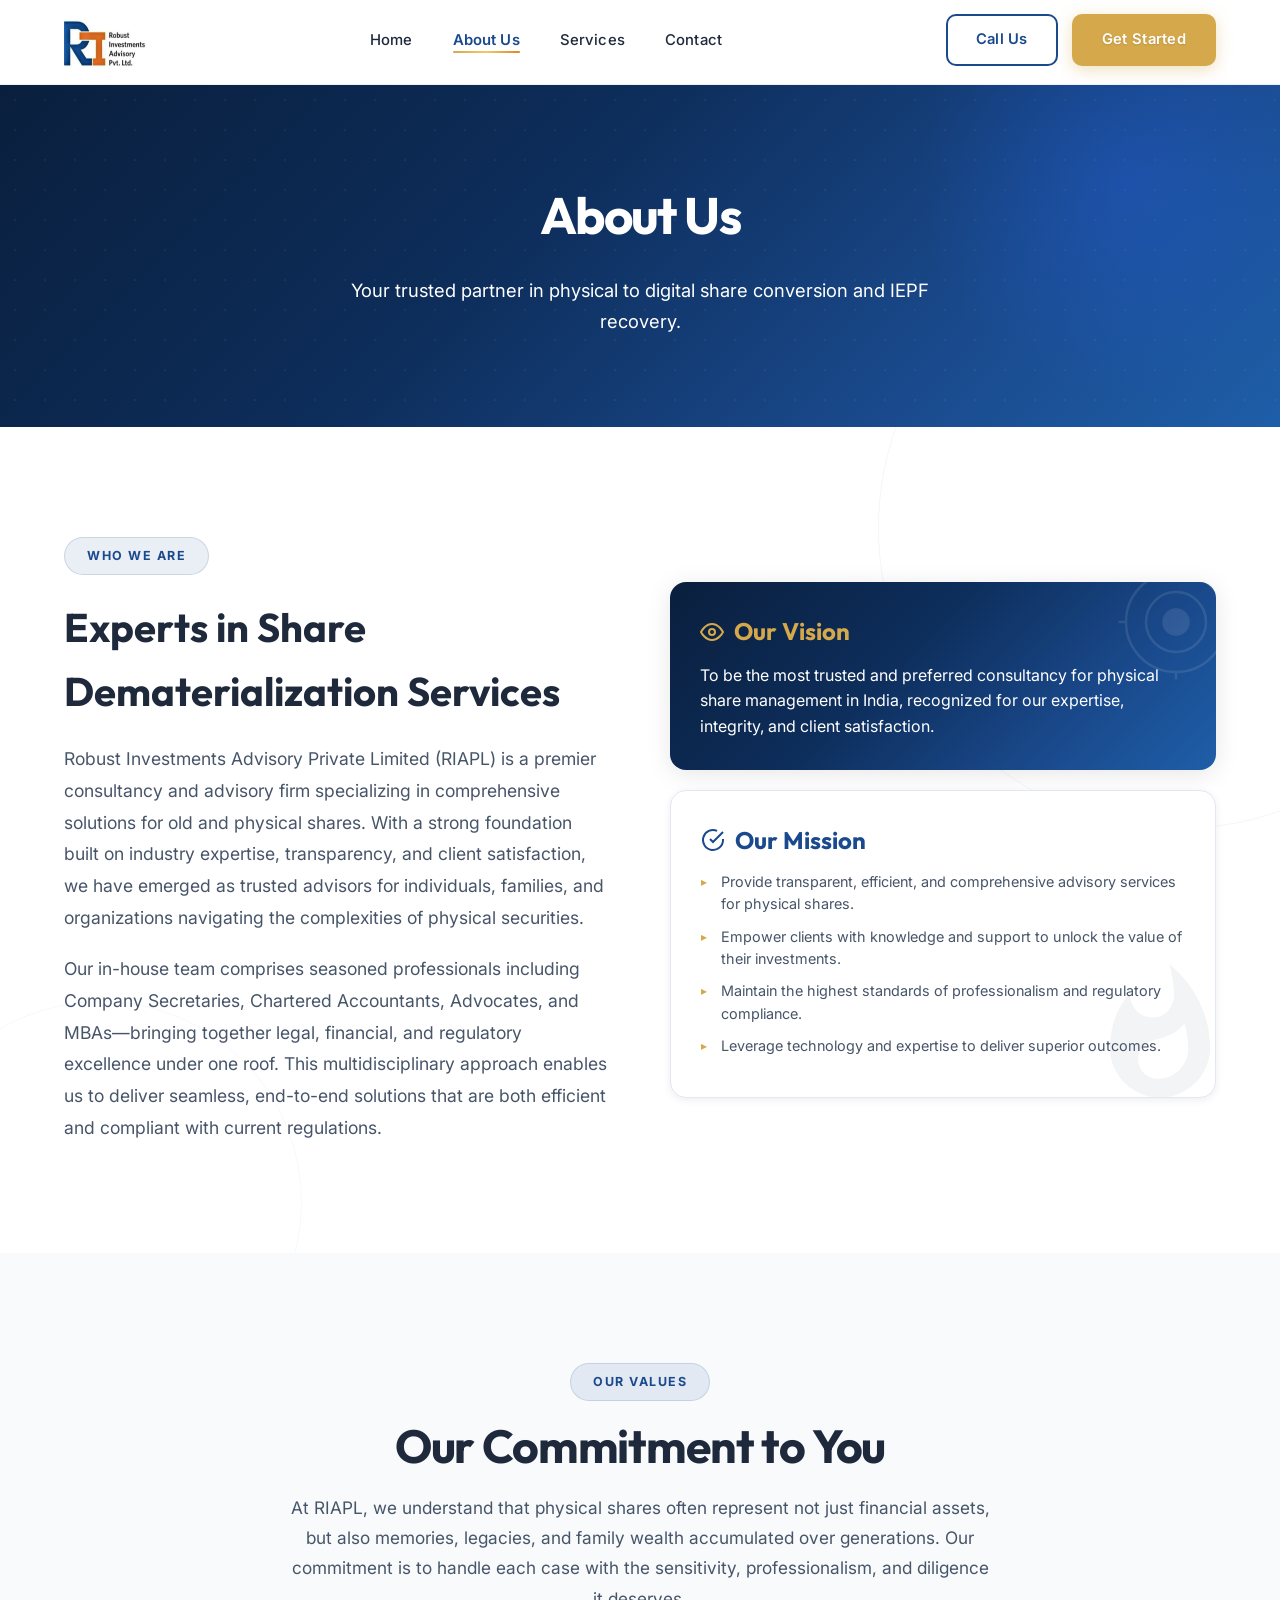
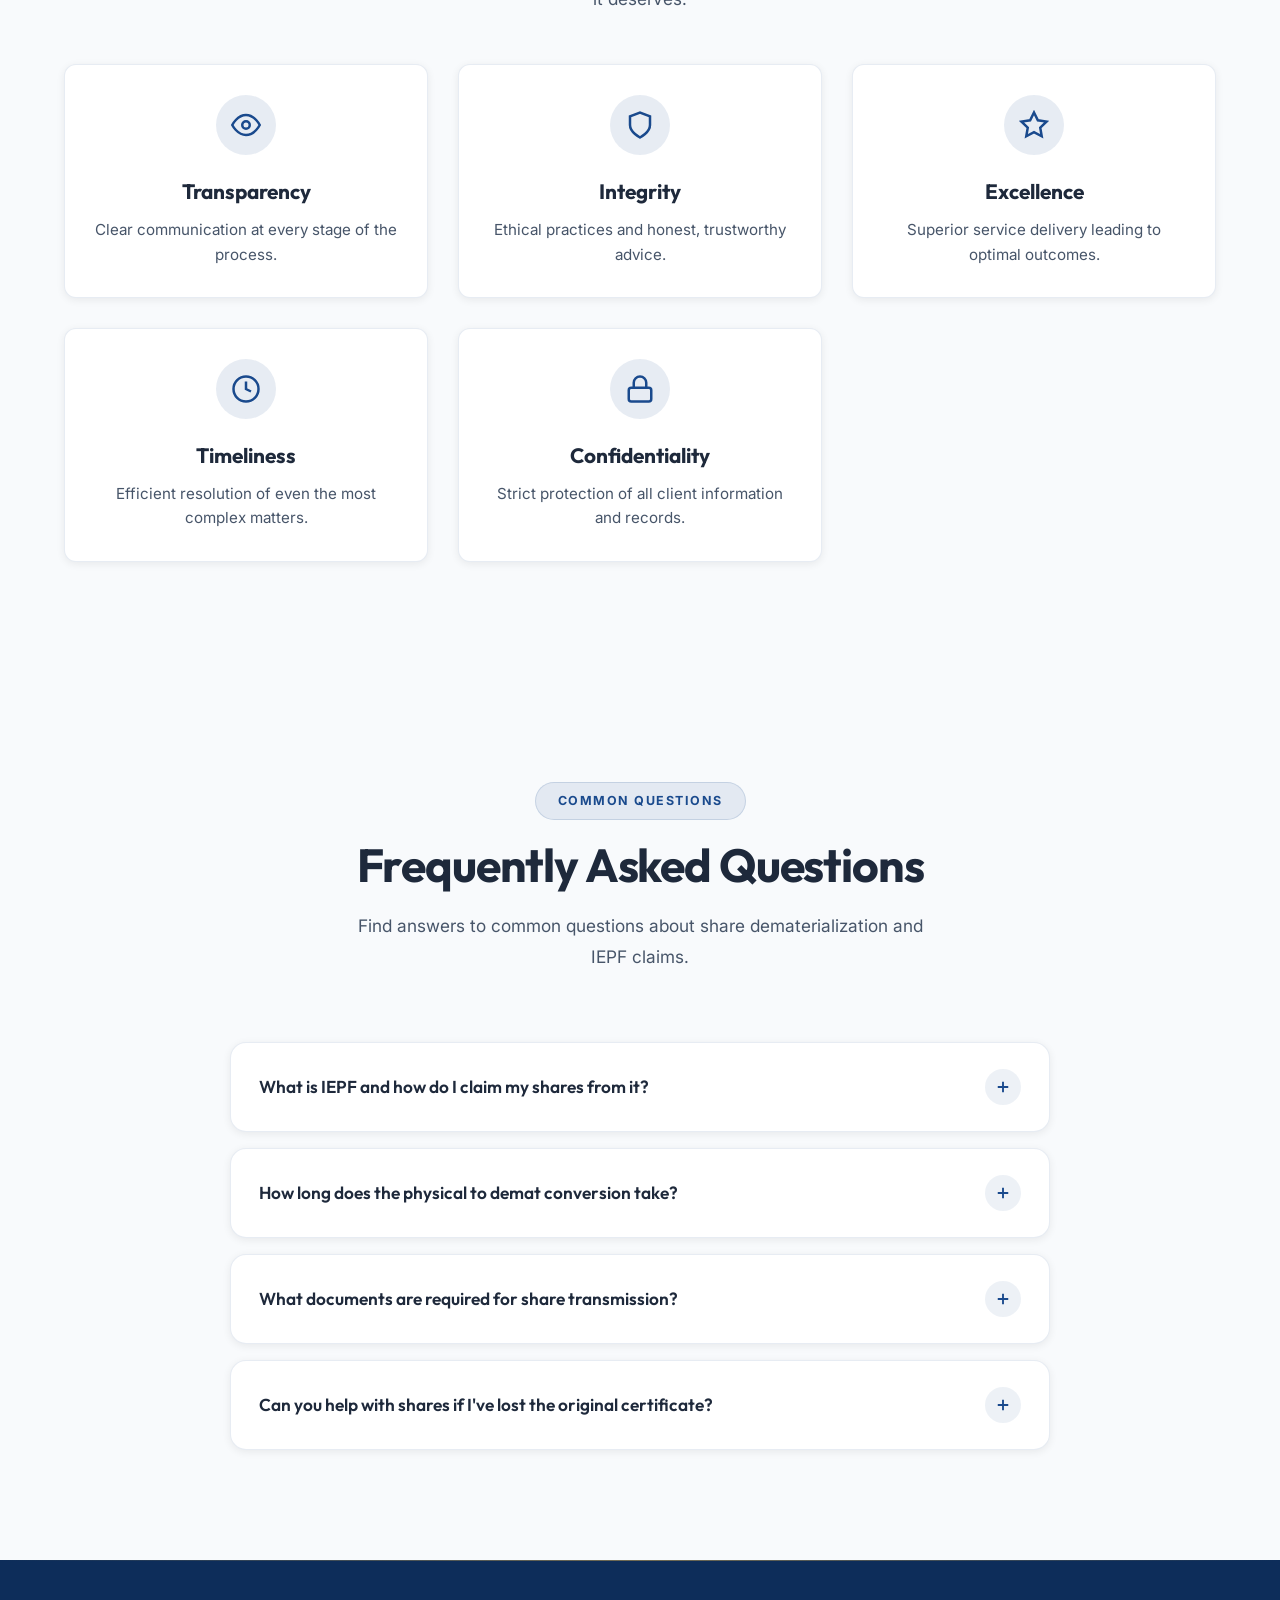
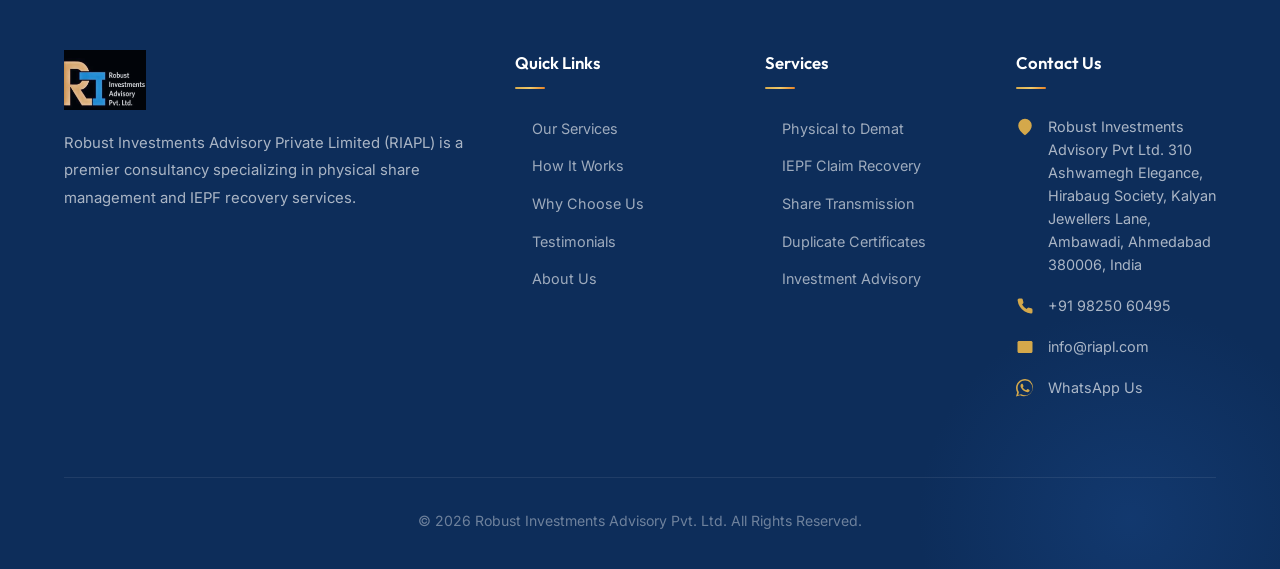
==== html/about.html @ 471ed692 "animated version" ====
<!DOCTYPE html>
<html lang="en">

<head>
    <meta charset="UTF-8">
    <meta name="viewport" content="width=device-width, initial-scale=1.0">
    <title>About Us | Robust Investments Advisory</title>
    <meta name="description"
        content="Learn about Robust Investments Advisory, your trusted partner for share dematerialization and investment services.">
    <link rel="icon" type="image/png" href="../assets/logo.png">

    <!-- Fonts -->
    <link rel="preconnect" href="https://fonts.googleapis.com">
    <link rel="preconnect" href="https://fonts.gstatic.com" crossorigin>
    <link
        href="https://fonts.googleapis.com/css2?family=Inter:wght@400;500;600;700&family=Outfit:wght@500;600;700&display=swap"
        rel="stylesheet">

    <!-- Styles -->
    <link rel="stylesheet" href="../css/styles.css">
</head>

<body>
    <!-- Header -->
    <header id="header">
        <div class="container">
            <nav>
                <a href="../index.html" class="logo">
                    <img src="../assets/logo.png" alt="Robust Investments Advisory">
                </a>

                <ul class="nav-links">
                    <li><a href="../index.html">Home</a></li>
                    <li><a href="about.html" class="active">About Us</a></li>
                    <li><a href="services.html">Services</a></li>
                    <li><a href="contact.html">Contact</a></li>
                </ul>

                <div class="nav-cta">
                    <a href="tel:+919825060495" class="btn btn-outline">Call Us</a>
                    <a href="contact.html" class="btn btn-primary">Get Started</a>
                </div>

                <div class="menu-toggle">
                    <span></span>
                    <span></span>
                    <span></span>
                </div>
            </nav>
        </div>
    </header>

    <!-- Page Header -->
    <section class="page-header">
        <div class="container">
            <h1>About Us</h1>
            <p>Your trusted partner in physical to digital share conversion and IEPF recovery.</p>
        </div>
    </section>

    <!-- About Content -->
    <section class="services" style="background: var(--white);">
        <div class="container">
            <div class="hero-content">
                <div style="flex: 1;">
                    <span class="section-tag" style="margin-bottom: 20px;">Who We Are</span>
                    <h2
                        style="font-family: var(--font-heading); font-size: 2.5rem; color: var(--text-dark); margin-bottom: 20px;">
                        Experts in Share Dematerialization Services</h2>
                    <p style="color: var(--dark-gray); font-size: 1.1rem; line-height: 1.8; margin-bottom: 20px;">
                        Robust Investments Advisory Private Limited (RIAPL) is a premier consultancy and advisory firm
                        specializing in comprehensive solutions for old and physical shares. With a strong foundation
                        built on industry expertise, transparency, and client satisfaction, we have emerged as trusted
                        advisors for individuals, families, and organizations navigating the complexities of physical
                        securities.
                    </p>
                    <p style="color: var(--dark-gray); font-size: 1.1rem; line-height: 1.8;">
                        Our in-house team comprises seasoned professionals including Company Secretaries, Chartered
                        Accountants, Advocates, and MBAs—bringing together legal, financial, and regulatory excellence
                        under one roof. This multidisciplinary approach enables us to deliver seamless, end-to-end
                        solutions that are both efficient and compliant with current regulations.
                    </p>
                </div>
                <div class="mission-vision-wrapper" style="flex: 1; display: flex; flex-direction: column; gap: 20px;">
                    <!-- Vision Card -->
                    <div
                        style="background: var(--hero-gradient); padding: 30px; border-radius: 16px; color: var(--white); box-shadow: var(--shadow-md); position: relative; overflow: hidden;">
                        <div style="position: absolute; right: -20px; top: -20px; opacity: 0.1;">
                            <svg viewBox="0 0 24 24" width="120" height="120" fill="currentColor" stroke="currentColor"
                                stroke-width="0.5">
                                <circle cx="12" cy="12" r="10" fill="none" />
                                <circle cx="12" cy="12" r="6" fill="none" />
                                <circle cx="12" cy="12" r="2.5" />
                                <line x1="12" y1="2" x2="12" y2="0.5" />
                                <line x1="12" y1="22" x2="12" y2="23.5" />
                                <line x1="2" y1="12" x2="0.5" y2="12" />
                                <line x1="22" y1="12" x2="23.5" y2="12" />
                            </svg>
                        </div>
                        <h3
                            style="font-family: var(--font-heading); font-size: 1.5rem; margin-bottom: 12px; color: var(--accent-gold); display: flex; align-items: center; gap: 10px;">
                            <svg viewBox="0 0 24 24" width="24" height="24" fill="none" stroke="currentColor"
                                stroke-width="2">
                                <path d="M1 12s4-8 11-8 11 8 11 8-4 8-11 8-11-8-11-8z"></path>
                                <circle cx="12" cy="12" r="3"></circle>
                            </svg>
                            Our Vision
                        </h3>
                        <p style="font-size: 1rem; line-height: 1.6; position: relative; z-index: 1;">
                            To be the most trusted and preferred consultancy for physical share management in India,
                            recognized for our expertise, integrity, and client satisfaction.
                        </p>
                    </div>

                    <!-- Mission Card -->
                    <div
                        style="background: var(--white); padding: 30px; border-radius: 16px; border: 1px solid var(--light-gray); box-shadow: var(--shadow-sm); position: relative; overflow: hidden;">
                        <div style="position: absolute; right: -20px; bottom: -20px; opacity: 0.05;">
                            <svg viewBox="0 0 24 24" width="150" height="150" fill="currentColor">
                                <path
                                    d="M13.5.67s.74 2.65.74 4.8c0 2.06-1.35 3.73-3.41 3.73-2.07 0-3.63-1.67-3.63-3.73l.03-.36C5.21 7.51 4 10.62 4 14c0 4.42 3.58 8 8 8s8-3.58 8-8C20 8.61 17.41 3.8 13.5.67zM11.71 19c-1.78 0-3.22-1.4-3.22-3.14 0-1.62 1.05-2.76 2.81-3.12 1.77-.36 3.6-1.21 4.62-2.58.39 1.29.59 2.65.59 4.04 0 2.65-2.15 4.8-4.8 4.8z" />
                            </svg>
                        </div>
                        <h3
                            style="font-family: var(--font-heading); font-size: 1.5rem; margin-bottom: 12px; color: var(--primary-blue); display: flex; align-items: center; gap: 10px;">
                            <svg viewBox="0 0 24 24" width="24" height="24" fill="none" stroke="currentColor"
                                stroke-width="2">
                                <path d="M22 11.08V12a10 10 0 1 1-5.93-9.14"></path>
                                <polyline points="22 4 12 14.01 9 11.01"></polyline>
                            </svg>
                            Our Mission
                        </h3>
                        <ul class="service-list" style="margin-top: 0; position: relative; z-index: 1;">
                            <li>Provide transparent, efficient, and comprehensive advisory services for physical shares.
                            </li>
                            <li>Empower clients with knowledge and support to unlock the value of their investments.
                            </li>
                            <li>Maintain the highest standards of professionalism and regulatory compliance.</li>
                            <li>Leverage technology and expertise to deliver superior outcomes.</li>
                        </ul>
                    </div>
                </div>
            </div>
        </div>
    </section>

    <!-- Our Commitment Section -->
    <section class="commitment-section" style="padding: var(--section-padding); background: var(--off-white);">
        <div class="container">
            <div class="section-header" style="text-align: center; margin-bottom: 50px;">
                <span class="section-tag">Our Values</span>
                <h2>Our Commitment to You</h2>
                <p style="max-width: 700px; margin: 0 auto;">At RIAPL, we understand that physical shares often
                    represent not just financial assets, but also memories, legacies, and family wealth accumulated over
                    generations. Our commitment is to handle each case with the sensitivity, professionalism, and
                    diligence it deserves.</p>
            </div>

            <div class="values-grid"
                style="display: grid; grid-template-columns: repeat(auto-fit, minmax(280px, 1fr)); gap: 30px;">
                <!-- Transparency -->
                <div class="value-card"
                    style="background: var(--white); padding: 30px; border-radius: 12px; box-shadow: var(--shadow-sm); text-align: center; transition: var(--transition-medium);">
                    <div class="value-icon"
                        style="width: 60px; height: 60px; background: rgba(26, 74, 141, 0.1); border-radius: 50%; display: flex; align-items: center; justify-content: center; margin: 0 auto 20px; color: var(--primary-blue);">
                        <svg viewBox="0 0 24 24" width="30" height="30" fill="none" stroke="currentColor"
                            stroke-width="2">
                            <path d="M1 12s4-8 11-8 11 8 11 8-4 8-11 8-11-8-11-8z"></path>
                            <circle cx="12" cy="12" r="3"></circle>
                        </svg>
                    </div>
                    <h3
                        style="font-family: var(--font-heading); font-size: 1.3rem; margin-bottom: 10px; color: var(--text-dark);">
                        Transparency</h3>
                    <p style="color: var(--dark-gray); font-size: 0.95rem;">Clear communication at every stage of the
                        process.</p>
                </div>

                <!-- Integrity -->
                <div class="value-card"
                    style="background: var(--white); padding: 30px; border-radius: 12px; box-shadow: var(--shadow-sm); text-align: center; transition: var(--transition-medium);">
                    <div class="value-icon"
                        style="width: 60px; height: 60px; background: rgba(26, 74, 141, 0.1); border-radius: 50%; display: flex; align-items: center; justify-content: center; margin: 0 auto 20px; color: var(--primary-blue);">
                        <svg viewBox="0 0 24 24" width="30" height="30" fill="none" stroke="currentColor"
                            stroke-width="2">
                            <path d="M12 22s8-4 8-10V5l-8-3-8 3v7c0 6 8 10 8 10z"></path>
                        </svg>
                    </div>
                    <h3
                        style="font-family: var(--font-heading); font-size: 1.3rem; margin-bottom: 10px; color: var(--text-dark);">
                        Integrity</h3>
                    <p style="color: var(--dark-gray); font-size: 0.95rem;">Ethical practices and honest, trustworthy
                        advice.</p>
                </div>

                <!-- Excellence -->
                <div class="value-card"
                    style="background: var(--white); padding: 30px; border-radius: 12px; box-shadow: var(--shadow-sm); text-align: center; transition: var(--transition-medium);">
                    <div class="value-icon"
                        style="width: 60px; height: 60px; background: rgba(26, 74, 141, 0.1); border-radius: 50%; display: flex; align-items: center; justify-content: center; margin: 0 auto 20px; color: var(--primary-blue);">
                        <svg viewBox="0 0 24 24" width="30" height="30" fill="none" stroke="currentColor"
                            stroke-width="2">
                            <polygon
                                points="12 2 15.09 8.26 22 9.27 17 14.14 18.18 21.02 12 17.77 5.82 21.02 7 14.14 2 9.27 8.91 8.26 12 2">
                            </polygon>
                        </svg>
                    </div>
                    <h3
                        style="font-family: var(--font-heading); font-size: 1.3rem; margin-bottom: 10px; color: var(--text-dark);">
                        Excellence</h3>
                    <p style="color: var(--dark-gray); font-size: 0.95rem;">Superior service delivery leading to optimal
                        outcomes.</p>
                </div>

                <!-- Timeliness -->
                <div class="value-card"
                    style="background: var(--white); padding: 30px; border-radius: 12px; box-shadow: var(--shadow-sm); text-align: center; transition: var(--transition-medium);">
                    <div class="value-icon"
                        style="width: 60px; height: 60px; background: rgba(26, 74, 141, 0.1); border-radius: 50%; display: flex; align-items: center; justify-content: center; margin: 0 auto 20px; color: var(--primary-blue);">
                        <svg viewBox="0 0 24 24" width="30" height="30" fill="none" stroke="currentColor"
                            stroke-width="2">
                            <circle cx="12" cy="12" r="10"></circle>
                            <polyline points="12 6 12 12 16 14"></polyline>
                        </svg>
                    </div>
                    <h3
                        style="font-family: var(--font-heading); font-size: 1.3rem; margin-bottom: 10px; color: var(--text-dark);">
                        Timeliness</h3>
                    <p style="color: var(--dark-gray); font-size: 0.95rem;">Efficient resolution of even the most
                        complex matters.</p>
                </div>

                <!-- Confidentiality -->
                <div class="value-card"
                    style="background: var(--white); padding: 30px; border-radius: 12px; box-shadow: var(--shadow-sm); text-align: center; transition: var(--transition-medium);">
                    <div class="value-icon"
                        style="width: 60px; height: 60px; background: rgba(26, 74, 141, 0.1); border-radius: 50%; display: flex; align-items: center; justify-content: center; margin: 0 auto 20px; color: var(--primary-blue);">
                        <svg viewBox="0 0 24 24" width="30" height="30" fill="none" stroke="currentColor"
                            stroke-width="2">
                            <rect x="3" y="11" width="18" height="11" rx="2" ry="2"></rect>
                            <path d="M7 11V7a5 5 0 0 1 10 0v4"></path>
                        </svg>
                    </div>
                    <h3
                        style="font-family: var(--font-heading); font-size: 1.3rem; margin-bottom: 10px; color: var(--text-dark);">
                        Confidentiality</h3>
                    <p style="color: var(--dark-gray); font-size: 0.95rem;">Strict protection of all client information
                        and records.</p>
                </div>
            </div>
        </div>
    </section>

    <!-- FAQs -->
    <section class="faq" id="faq">
        <div class="container">
            <div class="section-header">
                <span class="section-tag">Common Questions</span>
                <h2>Frequently Asked Questions</h2>
                <p>Find answers to common questions about share dematerialization and IEPF claims.</p>
            </div>

            <div class="faq-grid">
                <div class="faq-item">
                    <button class="faq-question">
                        <span>What is IEPF and how do I claim my shares from it?</span>
                        <svg viewBox="0 0 24 24">
                            <path d="M12 5v14M5 12h14" />
                        </svg>
                    </button>
                    <div class="faq-answer">
                        <p>IEPF stands for Investor Education and Protection Fund. If shares or dividends remain
                            unclaimed
                            for seven consecutive years, they are transferred to the IEPF. RIAPL specializes in the
                            complex
                            legal process of reclaiming these assets for the rightful owners.</p>
                    </div>
                </div>

                <div class="faq-item">
                    <button class="faq-question">
                        <span>How long does the physical to demat conversion take?</span>
                        <svg viewBox="0 0 24 24">
                            <path d="M12 5v14M5 12h14" />
                        </svg>
                    </button>
                    <div class="faq-answer">
                        <p>The timeline varies depending on the company's Registrar and Transfer Agent (RTA) and the
                            completeness of documentation. Typically, it takes anywhere from 4 to 8 weeks. Our team
                            audits
                            your documents upfront to minimize delays.</p>
                    </div>
                </div>

                <div class="faq-item">
                    <button class="faq-question">
                        <span>What documents are required for share transmission?</span>
                        <svg viewBox="0 0 24 24">
                            <path d="M12 5v14M5 12h14" />
                        </svg>
                    </button>
                    <div class="faq-answer">
                        <p>Share transmission (in case of death) requires documents such as the original share
                            certificates,
                            notarized copy of the death certificate, succession certificate (or probate/will), and KYC
                            documents of the legal heirs. We provide a tailored checklist for your specific case.</p>
                    </div>
                </div>

                <div class="faq-item">
                    <button class="faq-question">
                        <span>Can you help with shares if I've lost the original certificate?</span>
                        <svg viewBox="0 0 24 24">
                            <path d="M12 5v14M5 12h14" />
                        </svg>
                    </button>
                    <div class="faq-answer">
                        <p>Yes, we specialize in obtaining duplicate share certificates. The process involves filing an
                            FIR,
                            issuing a public advertisement, and coordinating with the RTA and the company to issue new
                            certificates before they can be dematerialized.</p>
                    </div>
                </div>
            </div>
        </div>
    </section>

    <!-- Footer -->
    <footer>
        <div class="container">
            <div class="footer-content">
                <div class="footer-brand">
                    <img src="../assets/logo.png" alt="Robust Investments Advisory">
                    <p>Robust Investments Advisory Private Limited (RIAPL) is a premier consultancy specializing in
                        physical share management and IEPF recovery services.</p>
                </div>

                <div class="footer-column">
                    <h4>Quick Links</h4>
                    <ul>
                        <li><a href="services.html">Our Services</a></li>
                        <li><a href="services.html#process">How It Works</a></li>
                        <li><a href="about.html">Why Choose Us</a></li>
                        <li><a href="../index.html#testimonials">Testimonials</a></li>
                        <li><a href="about.html">About Us</a></li>
                    </ul>
                </div>

                <div class="footer-column">
                    <h4>Services</h4>
                    <ul>
                        <li><a href="services.html">Physical to Demat</a></li>
                        <li><a href="services.html">IEPF Claim Recovery</a></li>
                        <li><a href="services.html">Share Transmission</a></li>
                        <li><a href="services.html">Duplicate Certificates</a></li>
                        <li><a href="services.html">Investment Advisory</a></li>
                    </ul>
                </div>

                <div class="footer-column">
                    <h4>Contact Us</h4>
                    <div class="contact-item">
                        <svg viewBox="0 0 24 24">
                            <path d="M21 10c0 7-9 13-9 13s-9-6-9-13a9 9 0 0 1 18 0z" />
                            <circle cx="12" cy="10" r="3" />
                        </svg>
                        <span><a href="https://maps.app.goo.gl/g95TgRDLA7wdfubs6" target="_blank"
                                style="color: inherit; text-decoration: none; transition: color 0.3s;">Robust Investments Advisory Pvt Ltd. 310 Ashwamegh Elegance, Hirabaug Society, Kalyan Jewellers Lane, Ambawadi, Ahmedabad 380006, India</a></span>
                    </div>
                    <div class="contact-item">
                        <svg viewBox="0 0 24 24">
                            <path
                                d="M22 16.92v3a2 2 0 0 1-2.18 2 19.79 19.79 0 0 1-8.63-3.07 19.5 19.5 0 0 1-6-6 19.79 19.79 0 0 1-3.07-8.67A2 2 0 0 1 4.11 2h3a2 2 0 0 1 2 1.72 12.84 12.84 0 0 0 .7 2.81 2 2 0 0 1-.45 2.11L8.09 9.91a16 16 0 0 0 6 6l1.27-1.27a2 2 0 0 1 2.11-.45 12.84 12.84 0 0 0 2.81.7A2 2 0 0 1 22 16.92z" />
                        </svg>
                        <span><a href="tel:+919825060495" style="color: inherit; text-decoration: none;">+91 98250 60495</a></span>
                    </div>
                    <div class="contact-item">
                        <svg viewBox="0 0 24 24">
                            <path d="M4 4h16c1.1 0 2 .9 2 2v12c0 1.1-.9 2-2 2H4c-1.1 0-2-.9-2-2V6c0-1.1.9-2 2-2z" />
                            <polyline points="22,6 12,13 2,6" />
                        </svg>
                        <span><a href="mailto:info@riapl.com" style="color: inherit; text-decoration: none;">info@riapl.com</a></span>
                    </div>
                    <div class="contact-item">
                        <svg viewBox="0 0 24 24">
                            <path
                                d="M17.472 14.382c-.297-.149-1.758-.867-2.03-.967-.273-.099-.471-.148-.67.15-.197.297-.767.966-.94 1.164-.173.199-.347.223-.644.075-.297-.15-1.255-.463-2.39-1.475-.883-.788-1.48-1.761-1.653-2.059-.173-.297-.018-.458.13-.606.134-.133.298-.347.446-.52.149-.174.198-.298.298-.497.099-.198.05-.371-.025-.52-.075-.149-.669-1.612-.916-2.207-.242-.579-.487-.5-.669-.51-.173-.008-.371-.01-.57-.01-.198 0-.52.074-.792.372-.272.297-1.04 1.016-1.04 2.479 0 1.462 1.065 2.875 1.213 3.074.149.198 2.096 3.2 5.077 4.487.709.306 1.262.489 1.694.625.712.227 1.36.195 1.871.118.571-.085 1.758-.719 2.006-1.413.248-.694.248-1.289.173-1.413-.074-.124-.272-.198-.57-.347m-5.421 7.403h-.004a9.87 9.87 0 01-5.031-1.378l-.361-.214-3.741.982.998-3.648-.235-.374a9.86 9.86 0 01-1.51-5.26c.001-5.45 4.436-9.884 9.888-9.884 2.64 0 5.122 1.03 6.988 2.898a9.825 9.825 0 012.893 6.994c-.003 5.45-4.437 9.884-9.885 9.884m8.413-18.297A11.815 11.815 0 0012.05 0C5.445 0 .01 5.437.01 12.045c0 2.112.553 4.177 1.535 5.814L0 23.327l5.421-1.547c1.558.832 3.32 1.272 5.109 1.272l.005.001c6.604 0 12.039-5.436 12.043-12.044a11.9 11.9 0 00-3.468-8.498" />
                        </svg>
                        <span><a href="https://wa.me/919825060495" target="_blank" style="color: inherit; text-decoration: none;">WhatsApp Us</a></span>
                    </div>
                </div>
            </div>

            <div class="footer-bottom">
                <p>&copy; 2026 Robust Investments Advisory Pvt. Ltd. All Rights Reserved.</p>
            </div>
        </div>
    </footer>

    <!-- Scripts -->
    <script src="../js/script.js"></script>
</body>

</html>
---- css/styles.css ----
/* ===== CSS RESET & BASE ===== */
* {
    margin: 0;
    padding: 0;
    box-sizing: border-box;
}

:root {
    /* Brand Colors */
    --primary-blue: #1a4a8d;
    --primary-dark: #0d2d5a;
    --accent-orange: #e67e22;
    --accent-gold: #d4a84b;
    --accent-gold-light: #f0c96a;

    /* Neutrals */
    --white: #ffffff;
    --off-white: #f8fafc;
    --light-gray: #e2e8f0;
    --medium-gray: #94a3b8;
    --dark-gray: #475569;
    --text-dark: #1e293b;

    /* Gradients */
    --hero-gradient: linear-gradient(135deg, #0a1f3d 0%, #0d2d5a 40%, #1a4a8d 75%, #1e5ea8 100%);
    --card-gradient: linear-gradient(180deg, rgba(26, 74, 141, 0.05) 0%, rgba(26, 74, 141, 0.1) 100%);
    --gold-gradient: linear-gradient(135deg, #d4a84b 0%, #f0c96a 50%, #e67e22 100%);
    --glass-bg: rgba(255, 255, 255, 0.07);
    --glass-border: rgba(255, 255, 255, 0.15);

    /* Typography */
    --font-heading: 'Outfit', sans-serif;
    --font-body: 'Inter', sans-serif;

    /* Spacing */
    --section-padding: 110px 0;
    --container-width: 1200px;

    /* Transitions */
    --transition-fast: 0.2s ease;
    --transition-medium: 0.35s cubic-bezier(0.4, 0, 0.2, 1);
    --transition-slow: 0.6s cubic-bezier(0.4, 0, 0.2, 1);
    --transition-spring: 0.5s cubic-bezier(0.34, 1.56, 0.64, 1);

    /* Shadows */
    --shadow-sm: 0 2px 8px rgba(0, 0, 0, 0.07);
    --shadow-md: 0 4px 24px rgba(0, 0, 0, 0.10);
    --shadow-lg: 0 10px 48px rgba(0, 0, 0, 0.14);
    --shadow-xl: 0 20px 80px rgba(0, 0, 0, 0.18);
    --shadow-glow: 0 0 50px rgba(26, 74, 141, 0.35);
    --shadow-gold: 0 8px 32px rgba(212, 168, 75, 0.35);
}

html {
    scroll-behavior: smooth;
}

body {
    font-family: var(--font-body);
    color: var(--text-dark);
    line-height: 1.6;
    background: var(--white);
    overflow-x: hidden;
}

/* ===== SCROLL PROGRESS BAR ===== */
.scroll-progress {
    position: fixed;
    top: 0;
    left: 0;
    width: 0%;
    height: 3px;
    background: var(--gold-gradient);
    z-index: 99997;
    transition: width 0.1s linear;
    box-shadow: 0 0 10px rgba(212, 168, 75, 0.7);
}

/* ===== PAGE TRANSITION OVERLAY ===== */
.page-transition {
    position: fixed;
    inset: 0;
    background: var(--primary-dark);
    z-index: 99990;
    transform: scaleY(1);
    transform-origin: bottom;
    animation: pageReveal 1.1s cubic-bezier(0.77, 0, 0.175, 1) forwards;
}

@keyframes pageReveal {
    0% { transform: scaleY(1); transform-origin: top; }
    100% { transform: scaleY(0); transform-origin: top; }
}

.container {
    max-width: var(--container-width);
    margin: 0 auto;
    padding: 0 24px;
}

/* ===== HEADER & NAVIGATION ===== */
header {
    position: sticky;
    top: 0;
    left: 0;
    right: 0;
    z-index: 1001;
    background: rgba(255, 255, 255, 0.97);
    backdrop-filter: blur(20px) saturate(180%);
    -webkit-backdrop-filter: blur(20px) saturate(180%);
    border-bottom: 1px solid rgba(26, 74, 141, 0.08);
    transition: all 0.4s cubic-bezier(0.4, 0, 0.2, 1);
    height: 85px;
    /* Sticky needs a stacking context to work with z-index */
    will-change: transform;
}

header.scrolled {
    box-shadow: 0 4px 30px rgba(13, 45, 90, 0.12);
    background: rgba(255, 255, 255, 1);
}

nav {
    display: flex;
    justify-content: space-between;
    align-items: center;
    height: 100%;
    padding: 0;
}

.logo {
    display: flex;
    align-items: center;
    gap: 10px;
    position: relative;
    height: 100%;
    padding: 10px 0px 10px 0px;
    backdrop-filter: blur(20px) saturate(180%);
    -webkit-backdrop-filter: blur(20px) saturate(180%);
}

.logo img {
    height: 60px;
    width: auto;
    transition: var(--transition-medium);
    display: block;
}

.logo:hover img {
    transform: scale(1.04);
    filter: drop-shadow(0 3px 10px rgba(26, 74, 141, 0.22));
}

.nav-links {
    display: flex;
    gap: 40px;
    list-style: none;
}

.nav-links a {
    text-decoration: none;
    color: var(--text-dark);
    font-weight: 500;
    font-size: 0.93rem;
    position: relative;
    transition: var(--transition-fast);
    letter-spacing: 0.01em;
}

.nav-links a::before {
    content: '';
    position: absolute;
    bottom: -4px;
    left: 0;
    width: 100%;
    height: 2px;
    background: var(--gold-gradient);
    transform: scaleX(0);
    transform-origin: right;
    transition: transform 0.35s cubic-bezier(0.4, 0, 0.2, 1);
    border-radius: 2px;
}

.nav-links a:hover {
    color: var(--primary-blue);
}

.nav-links a:hover::before,
.nav-links a.active::before {
    transform: scaleX(1);
    transform-origin: left;
}

.nav-links a.active {
    color: var(--primary-blue);
    font-weight: 600;
}

.nav-cta {
    display: flex;
    gap: 14px;
    align-items: center;
}

/* ===== BUTTONS ===== */
.btn {
    padding: 12px 28px;
    border-radius: 10px;
    font-weight: 600;
    font-size: 0.92rem;
    text-decoration: none;
    transition: all 0.35s cubic-bezier(0.4, 0, 0.2, 1);
    cursor: pointer;
    border: none;
    display: inline-flex;
    align-items: center;
    gap: 8px;
    position: relative;
    overflow: hidden;
    letter-spacing: 0.02em;
}

.btn::after {
    content: '';
    position: absolute;
    inset: 0;
    background: rgba(255, 255, 255, 0);
    transition: background 0.3s ease;
}

.btn:hover::after {
    background: rgba(255, 255, 255, 0.12);
}

.btn-outline {
    background: transparent;
    border: 2px solid var(--primary-blue);
    color: var(--primary-blue);
}

.btn-outline:hover {
    background: var(--primary-blue);
    color: var(--white);
    transform: translateY(-2px);
    box-shadow: 0 8px 24px rgba(26, 74, 141, 0.25);
}

.btn-primary {
    background: #d4a84b;
    color: var(--white);
    box-shadow: 0 4px 16px rgba(212, 168, 75, 0.35);
    text-shadow: 0 1px 2px rgba(0,0,0,0.12);
    border: 2px solid transparent;
}

.btn-primary:hover {
    background: #c0942f;
    transform: translateY(-3px);
    box-shadow: 0 10px 32px rgba(192, 148, 47, 0.45);
}

.btn-primary svg,
.btn-outline svg {
    transition: transform 0.3s cubic-bezier(0.34, 1.56, 0.64, 1);
}

.btn:hover svg {
    transform: translateX(4px);
}

.btn-large {
    padding: 17px 38px;
    font-size: 1.02rem;
    border-radius: 12px;
}

/* Mobile Menu Toggle */
.menu-toggle {
    display: none;
    flex-direction: column;
    gap: 5px;
    cursor: pointer;
    padding: 10px;
}

.menu-toggle span {
    width: 28px;
    height: 3px;
    background: var(--primary-blue);
    border-radius: 3px;
    transition: var(--transition-medium);
    display: block;
}

.menu-toggle.active span:nth-child(1) {
    transform: translateY(8px) rotate(45deg);
}

.menu-toggle.active span:nth-child(2) {
    opacity: 0;
    transform: scaleX(0);
}

.menu-toggle.active span:nth-child(3) {
    transform: translateY(-8px) rotate(-45deg);
}

/* ===== HERO SECTION ===== */
.hero {
    min-height: calc(100vh - 72px);
    background: var(--hero-gradient);
    display: flex;
    align-items: center;
    position: relative;
    overflow: hidden;
    /* Sticky header is in-flow, so no large offset needed */
    padding-top: 80px;
    padding-bottom: 100px;
}

/* Animated mesh background */
.hero::before {
    content: '';
    position: absolute;
    inset: 0;
    background:
        radial-gradient(ellipse 80% 60% at 70% 40%, rgba(37, 99, 235, 0.25) 0%, transparent 60%),
        radial-gradient(ellipse 50% 40% at 20% 70%, rgba(212, 168, 75, 0.12) 0%, transparent 50%);
    animation: meshPulse 8s ease-in-out infinite alternate;
}

@keyframes meshPulse {
    0% { opacity: 0.7; transform: scale(1); }
    100% { opacity: 1; transform: scale(1.05); }
}

/* Dot grid pattern */
.hero::after {
    content: '';
    position: absolute;
    inset: 0;
    background-image: radial-gradient(circle, rgba(255,255,255,0.07) 1px, transparent 1px);
    background-size: 32px 32px;
    animation: gridDrift 25s linear infinite;
}

@keyframes gridDrift {
    0% { background-position: 0 0; }
    100% { background-position: 32px 32px; }
}

/* Floating orbs */
.hero-orb {
    position: absolute;
    border-radius: 50%;
    filter: blur(80px);
    pointer-events: none;
    z-index: 0;
}

.hero-orb-1 {
    width: 400px;
    height: 400px;
    background: rgba(37, 99, 235, 0.3);
    top: -100px;
    right: 10%;
    animation: orbFloat1 12s ease-in-out infinite;
}

.hero-orb-2 {
    width: 300px;
    height: 300px;
    background: rgba(212, 168, 75, 0.15);
    bottom: 10%;
    left: 5%;
    animation: orbFloat2 15s ease-in-out infinite;
}

.hero-orb-3 {
    width: 200px;
    height: 200px;
    background: rgba(30, 94, 168, 0.25);
    top: 50%;
    left: 45%;
    animation: orbFloat3 10s ease-in-out infinite;
}

@keyframes orbFloat1 {
    0%, 100% { transform: translate(0, 0) scale(1); }
    33% { transform: translate(-30px, 20px) scale(1.05); }
    66% { transform: translate(20px, -30px) scale(0.95); }
}

@keyframes orbFloat2 {
    0%, 100% { transform: translate(0, 0) scale(1); }
    50% { transform: translate(40px, -40px) scale(1.1); }
}

@keyframes orbFloat3 {
    0%, 100% { transform: translate(-50%, -50%) scale(1); }
    50% { transform: translate(-50%, -50%) scale(1.2); opacity: 0.5; }
}

.hero-content {
    display: grid;
    grid-template-columns: 1fr 1fr;
    gap: 60px;
    align-items: center;
    position: relative;
    z-index: 2;
}

/* Hero text animations */
.hero-text {
    animation: heroTextIn 0.9s cubic-bezier(0.16, 1, 0.3, 1) both;
    animation-delay: 0.4s;
}

@keyframes heroTextIn {
    from { opacity: 0; transform: translateY(40px); }
    to { opacity: 1; transform: translateY(0); }
}

.hero-text h1 {
    font-family: var(--font-heading);
    font-size: 3.6rem;
    font-weight: 700;
    color: var(--white);
    line-height: 1.15;
    margin-bottom: 26px;
    letter-spacing: -0.02em;
}

.hero-text h1 span {
    background: var(--gold-gradient);
    -webkit-background-clip: text;
    -webkit-text-fill-color: transparent;
    background-clip: text;
    display: inline-block;
    animation: shimmer 3s ease-in-out infinite;
    background-size: 200% auto;
}

@keyframes shimmer {
    0% { background-position: 0% center; }
    50% { background-position: 100% center; }
    100% { background-position: 0% center; }
}

.hero-text p {
    font-size: 1.12rem;
    color: rgba(255, 255, 255, 0.82);
    margin-bottom: 40px;
    line-height: 1.85;
}

.hero-buttons {
    display: flex;
    gap: 18px;
    flex-wrap: wrap;
}

/* Pulse ring on primary CTA */
.btn-primary.btn-large {
    position: relative;
}

.btn-primary.btn-large::before {
    content: '';
    position: absolute;
    inset: -4px;
    border-radius: 16px;
    border: 2px solid rgba(212, 168, 75, 0.4);
    animation: ctaPulse 2.5s ease-out infinite;
}

@keyframes ctaPulse {
    0% { transform: scale(1); opacity: 0.8; }
    100% { transform: scale(1.12); opacity: 0; }
}

/* ===== STATS BAR ===== */
.stats-bar {
    background: #f0f7ff;
    padding: 60px 0;
    position: relative;
    z-index: 10;
    margin-top: -50px;
    border-radius: 30px 30px 0 0;
    box-shadow: 0 -10px 30px rgba(26, 74, 141, 0.08);
}

.hero-stats {
    display: flex;
    justify-content: space-around;
    gap: 30px;
}

.stat-item {
    text-align: center;
    position: relative;
}

.stat-item::after {
    content: '';
    position: absolute;
    right: -15px;
    top: 15%;
    height: 70%;
    width: 1px;
    background: var(--light-gray);
}

.stat-item:last-child::after { display: none; }

.stat-item h3 {
    font-family: var(--font-heading);
    font-size: 3.2rem;
    color: var(--primary-blue);
    font-weight: 700;
    margin-bottom: 6px;
    background: linear-gradient(135deg, var(--primary-blue), #2563eb);
    -webkit-background-clip: text;
    -webkit-text-fill-color: transparent;
    background-clip: text;
}

.stat-item p {
    font-size: 0.95rem;
    color: var(--dark-gray);
    font-weight: 500;
    letter-spacing: 0.03em;
    text-transform: uppercase;
    font-size: 0.8rem;
}

/* Reveal / counter animation */
.stat-item.counting h3 {
    animation: countUp 0.05s steps(1) both;
}

/* ===== HERO VISUAL ===== */
.hero-visual {
    position: relative;
    display: flex;
    justify-content: center;
    align-items: center;
    animation: heroVisualIn 1s cubic-bezier(0.16, 1, 0.3, 1) both;
    animation-delay: 0.6s;
}

@keyframes heroVisualIn {
    from { opacity: 0; transform: translateX(50px) rotate(2deg); }
    to { opacity: 1; transform: translateX(0) rotate(0deg); }
}

.hero-graphic {
    width: 100%;
    max-width: 600px;
    height: 650px;
    position: relative;
}

/* Central glowing sphere in hero graphic */
.hero-graphic::before {
    content: '';
    position: absolute;
    width: 220px;
    height: 220px;
    background: radial-gradient(circle, rgba(37, 99, 235, 0.4) 0%, rgba(26, 74, 141, 0.2) 40%, transparent 70%);
    border-radius: 50%;
    top: 50%;
    left: 50%;
    transform: translate(-50%, -50%);
    animation: coreGlow 4s ease-in-out infinite;
    filter: blur(20px);
    z-index: 0;
}

@keyframes coreGlow {
    0%, 100% { transform: translate(-50%, -50%) scale(1); opacity: 0.7; }
    50% { transform: translate(-50%, -50%) scale(1.2); opacity: 1; }
}

.floating-card {
    position: absolute;
    background: rgba(255, 255, 255, 0.96);
    backdrop-filter: blur(16px);
    -webkit-backdrop-filter: blur(16px);
    border-radius: 20px;
    padding: 26px;
    width: 255px;
    box-shadow: 0 20px 60px rgba(0,0,0,0.15), 0 0 0 1px rgba(255,255,255,0.5);
    animation: floatCard 7s ease-in-out infinite;
    z-index: 5;
    transform-origin: center;
    transition: transform 0.4s var(--transition-spring), box-shadow 0.4s ease;
}

.floating-card:hover {
    transform: translateY(-8px) scale(1.03) !important;
    box-shadow: 0 30px 80px rgba(0,0,0,0.2), 0 0 0 1px rgba(255,255,255,0.7);
    z-index: 10;
}

.floating-card:nth-child(1) {
    top: 30px;
    left: 0;
    animation-delay: 0s;
}

.floating-card:nth-child(2) {
    top: 38%;
    right: -10px;
    animation-delay: 2.3s;
}

.floating-card:nth-child(3) {
    bottom: 30px;
    left: 50px;
    animation-delay: 4.6s;
}

@keyframes floatCard {
    0%, 100% { transform: translateY(0px) rotate(0deg); }
    25% { transform: translateY(-12px) rotate(0.5deg); }
    75% { transform: translateY(-6px) rotate(-0.5deg); }
}

.floating-card .card-icon {
    width: 52px;
    height: 52px;
    background: var(--hero-gradient);
    border-radius: 14px;
    display: flex;
    align-items: center;
    justify-content: center;
    margin-bottom: 14px;
    box-shadow: 0 8px 20px rgba(26, 74, 141, 0.3);
    transition: var(--transition-spring);
}

.floating-card:hover .card-icon {
    transform: scale(1.1) rotate(-5deg);
    box-shadow: 0 12px 30px rgba(26, 74, 141, 0.4);
}

.floating-card .card-icon svg {
    width: 26px;
    height: 26px;
    fill: var(--white);
}

.floating-card h4 {
    font-family: var(--font-heading);
    font-size: 1.02rem;
    color: var(--text-dark);
    margin-bottom: 5px;
    font-weight: 600;
}

.floating-card p {
    font-size: 0.82rem;
    color: var(--medium-gray);
    margin-bottom: 0;
    line-height: 1.5;
}

/* Accent line on cards */
.floating-card::before {
    content: '';
    position: absolute;
    top: 0;
    left: 20px;
    right: 20px;
    height: 3px;
    background: var(--gold-gradient);
    border-radius: 0 0 4px 4px;
    transform: scaleX(0);
    transition: transform 0.4s ease;
}

.floating-card:hover::before {
    transform: scaleX(1);
}

/* ===== SECTION BASE ===== */
.section-header {
    text-align: center;
    margin-bottom: 70px;
}

.section-tag {
    display: inline-block;
    background: rgba(26, 74, 141, 0.09);
    color: var(--primary-blue);
    padding: 8px 22px;
    border-radius: 30px;
    font-size: 0.78rem;
    font-weight: 700;
    text-transform: uppercase;
    letter-spacing: 1.5px;
    margin-bottom: 18px;
    border: 1px solid rgba(26, 74, 141, 0.15);
    transition: var(--transition-medium);
}

.section-header h2 {
    font-family: var(--font-heading);
    font-size: 2.9rem;
    color: var(--text-dark);
    margin-bottom: 18px;
    letter-spacing: -0.025em;
    line-height: 1.2;
}

.section-header p {
    font-size: 1.08rem;
    color: var(--dark-gray);
    max-width: 580px;
    margin: 0 auto;
    line-height: 1.75;
}

/* ===== SERVICES SECTION ===== */
.services {
    padding: var(--section-padding);
    background: var(--off-white);
    position: relative;
    overflow: hidden;
}

/* Decorative background circles */
.services::before {
    content: '';
    position: absolute;
    width: 600px;
    height: 600px;
    border-radius: 50%;
    border: 1px solid rgba(26, 74, 141, 0.05);
    top: -200px;
    right: -200px;
    pointer-events: none;
}

.services::after {
    content: '';
    position: absolute;
    width: 400px;
    height: 400px;
    border-radius: 50%;
    border: 1px solid rgba(26, 74, 141, 0.04);
    bottom: -150px;
    left: -100px;
    pointer-events: none;
}

.services-grid {
    display: grid;
    grid-template-columns: repeat(3, 1fr);
    gap: 28px;
    position: relative;
    z-index: 1;
}

.service-card {
    background: var(--white);
    border-radius: 22px;
    padding: 40px 30px;
    position: relative;
    overflow: hidden;
    transition: all 0.4s cubic-bezier(0.4, 0, 0.2, 1);
    border: 1px solid rgba(226, 232, 240, 0.8);
}

/* Animated gradient border */
.service-card::before {
    content: '';
    position: absolute;
    inset: 0;
    border-radius: 22px;
    padding: 1px;
    background: var(--gold-gradient);
    -webkit-mask: linear-gradient(#fff 0 0) content-box, linear-gradient(#fff 0 0);
    -webkit-mask-composite: xor;
    mask: linear-gradient(#fff 0 0) content-box, linear-gradient(#fff 0 0);
    mask-composite: exclude;
    opacity: 0;
    transition: opacity 0.4s ease;
}

.service-card::after {
    content: '';
    position: absolute;
    bottom: 0;
    left: 0;
    right: 0;
    height: 4px;
    background: var(--gold-gradient);
    transform: scaleX(0);
    transition: transform 0.4s cubic-bezier(0.4, 0, 0.2, 1);
    border-radius: 0 0 4px 4px;
}

.service-card:hover {
    transform: translateY(-10px);
    box-shadow: var(--shadow-xl);
    border-color: transparent;
}

.service-card:hover::before {
    opacity: 1;
}

.service-card:hover::after {
    transform: scaleX(1);
}

/* Shine sweep on hover */
.service-card .shine {
    position: absolute;
    top: 0;
    left: -100%;
    width: 60%;
    height: 100%;
    background: linear-gradient(90deg, transparent, rgba(255,255,255,0.3), transparent);
    transform: skewX(-15deg);
    transition: left 0.6s ease;
    pointer-events: none;
}

.service-card:hover .shine {
    left: 150%;
}

.service-icon {
    width: 72px;
    height: 72px;
    background: linear-gradient(135deg, rgba(26, 74, 141, 0.08), rgba(26, 74, 141, 0.15));
    border-radius: 18px;
    display: flex;
    align-items: center;
    justify-content: center;
    margin-bottom: 26px;
    transition: all 0.4s cubic-bezier(0.34, 1.56, 0.64, 1);
    position: relative;
}

.service-card:hover .service-icon {
    background: var(--hero-gradient);
    transform: scale(1.1) rotate(-5deg);
    box-shadow: 0 12px 30px rgba(26, 74, 141, 0.35);
}

.service-icon svg {
    width: 36px;
    height: 36px;
    fill: var(--primary-blue);
    transition: all 0.4s ease;
}

.service-card:hover .service-icon svg {
    fill: var(--white);
    transform: scale(1.1);
}

.service-card h3 {
    font-family: var(--font-heading);
    font-size: 1.35rem;
    color: var(--text-dark);
    margin-bottom: 14px;
    transition: color 0.3s ease;
    letter-spacing: -0.01em;
}

.service-card:hover h3 {
    color: var(--primary-blue);
}

.service-card p {
    color: var(--dark-gray);
    font-size: 0.93rem;
    line-height: 1.75;
}

.service-list {
    list-style: none;
    padding: 0;
    margin-top: 15px;
    text-align: left;
}

.service-list li {
    position: relative;
    padding-left: 20px;
    margin-bottom: 10px;
    font-size: 0.9rem;
    color: var(--dark-gray);
    line-height: 1.55;
    transition: color 0.2s ease, padding-left 0.2s ease;
}

.service-list li::before {
    content: '▸';
    position: absolute;
    left: 0;
    color: var(--accent-gold);
    font-size: 0.75rem;
    top: 2px;
    transition: transform 0.2s ease;
}

.service-card:hover .service-list li {
    color: var(--text-dark);
}

.service-card:hover .service-list li::before {
    transform: translateX(2px);
}

/* ===== HOW IT WORKS ===== */
.process {
    padding: var(--section-padding);
    background: var(--white);
    position: relative;
    overflow: hidden;
}

/* Animated background line */
.process::before {
    content: '';
    position: absolute;
    width: 100%;
    height: 2px;
    background: linear-gradient(90deg, transparent, var(--light-gray), transparent);
    top: 50%;
    left: 0;
}

.process-steps {
    display: flex;
    justify-content: space-between;
    position: relative;
    gap: 20px;
}

/* Connector line */
.process-steps::before {
    content: '';
    position: absolute;
    top: 50px;
    left: 12%;
    right: 12%;
    height: 2px;
    background: linear-gradient(90deg, var(--light-gray), var(--accent-gold), var(--light-gray));
    z-index: 0;
    background-size: 200% auto;
    animation: lineFlow 3s linear infinite;
}

@keyframes lineFlow {
    0% { background-position: 200% center; }
    100% { background-position: 0% center; }
}

.step {
    text-align: center;
    position: relative;
    z-index: 1;
    flex: 1;
    padding: 0 16px;
}

.step-number {
    width: 100px;
    height: 100px;
    background: var(--hero-gradient);
    border-radius: 50%;
    display: flex;
    align-items: center;
    justify-content: center;
    margin: 0 auto 30px;
    font-family: var(--font-heading);
    font-size: 2.4rem;
    font-weight: 700;
    color: var(--white);
    box-shadow: var(--shadow-glow);
    transition: all 0.4s cubic-bezier(0.34, 1.56, 0.64, 1);
    position: relative;
}

/* Ripple ring around step numbers */
.step-number::before {
    content: '';
    position: absolute;
    inset: -8px;
    border-radius: 50%;
    border: 2px solid rgba(26, 74, 141, 0.2);
    animation: stepRipple 2.5s ease-out infinite;
}

.step-number::after {
    content: '';
    position: absolute;
    inset: -16px;
    border-radius: 50%;
    border: 1px solid rgba(26, 74, 141, 0.1);
    animation: stepRipple 2.5s ease-out 0.5s infinite;
}

@keyframes stepRipple {
    0% { transform: scale(0.8); opacity: 1; }
    100% { transform: scale(1.2); opacity: 0; }
}

.step:hover .step-number {
    transform: scale(1.12) translateY(-4px);
    box-shadow: 0 20px 60px rgba(26, 74, 141, 0.4);
}

.step h3 {
    font-family: var(--font-heading);
    font-size: 1.25rem;
    color: var(--text-dark);
    margin-bottom: 12px;
    letter-spacing: -0.01em;
}

.step p {
    color: var(--dark-gray);
    font-size: 0.92rem;
    line-height: 1.7;
}

/* ===== WHY CHOOSE US ===== */
.why-us {
    padding: var(--section-padding);
    background: var(--hero-gradient);
    position: relative;
    overflow: hidden;
}

/* Animated mesh for why-us */
.why-us::before {
    content: '';
    position: absolute;
    inset: 0;
    background-image: radial-gradient(circle, rgba(255,255,255,0.04) 1px, transparent 1px);
    background-size: 40px 40px;
}

.why-us::after {
    content: '';
    position: absolute;
    width: 700px;
    height: 700px;
    background: radial-gradient(circle, rgba(37, 99, 235, 0.3) 0%, transparent 60%);
    border-radius: 50%;
    top: -200px;
    right: -200px;
    pointer-events: none;
}

.why-us .section-header {
    position: relative;
    z-index: 1;
}

.why-us .section-header h2,
.why-us .section-header p {
    color: var(--white);
}

.why-us .section-tag {
    background: rgba(255, 255, 255, 0.15);
    color: var(--accent-gold);
    border-color: rgba(255, 255, 255, 0.2);
}

.features-grid {
    display: grid;
    grid-template-columns: repeat(2, 1fr);
    gap: 24px;
    position: relative;
    z-index: 1;
}

.feature-card {
    background: var(--glass-bg);
    backdrop-filter: blur(20px);
    -webkit-backdrop-filter: blur(20px);
    border: 1px solid var(--glass-border);
    border-radius: 22px;
    padding: 36px;
    display: flex;
    gap: 22px;
    transition: all 0.4s cubic-bezier(0.4, 0, 0.2, 1);
    position: relative;
    overflow: hidden;
}

.feature-card::before {
    content: '';
    position: absolute;
    inset: 0;
    background: linear-gradient(135deg, rgba(255,255,255,0.08), transparent);
    opacity: 0;
    transition: opacity 0.4s ease;
}

.feature-card:hover {
    background: rgba(255, 255, 255, 0.12);
    transform: translateX(8px) translateY(-4px);
    border-color: rgba(212, 168, 75, 0.4);
    box-shadow: 0 20px 60px rgba(0, 0, 0, 0.2), 0 0 0 1px rgba(212, 168, 75, 0.2);
}

.feature-card:hover::before {
    opacity: 1;
}

.feature-icon {
    flex-shrink: 0;
    width: 62px;
    height: 62px;
    background: var(--gold-gradient);
    border-radius: 16px;
    display: flex;
    align-items: center;
    justify-content: center;
    box-shadow: var(--shadow-gold);
    transition: var(--transition-spring);
}

.feature-card:hover .feature-icon {
    transform: rotate(-8deg) scale(1.08);
    box-shadow: 0 12px 30px rgba(212, 168, 75, 0.5);
}

.feature-icon svg {
    width: 30px;
    height: 30px;
    fill: var(--white);
}

.feature-content h3 {
    font-family: var(--font-heading);
    font-size: 1.2rem;
    color: var(--white);
    margin-bottom: 10px;
    letter-spacing: -0.01em;
}

.feature-content p {
    color: rgba(255, 255, 255, 0.75);
    font-size: 0.92rem;
    line-height: 1.7;
}

/* ===== CTA SECTION ===== */
.cta {
    padding: 90px 0;
    background: var(--off-white);
    position: relative;
    overflow: hidden;
}

.cta-box {
    background: var(--white);
    border-radius: 32px;
    padding: 64px;
    display: flex;
    justify-content: space-between;
    align-items: center;
    box-shadow: var(--shadow-xl);
    position: relative;
    overflow: hidden;
    border: 1px solid rgba(226, 232, 240, 0.8);
    transition: all 0.4s ease;
}

.cta-box:hover {
    box-shadow: 0 30px 100px rgba(13, 45, 90, 0.15);
    transform: translateY(-4px);
}

.cta-box::before {
    content: '';
    position: absolute;
    top: -80px;
    right: -80px;
    width: 350px;
    height: 350px;
    background: var(--gold-gradient);
    border-radius: 50%;
    opacity: 0.07;
    animation: ctaOrb 8s ease-in-out infinite;
}

.cta-box::after {
    content: '';
    position: absolute;
    bottom: -60px;
    left: -40px;
    width: 250px;
    height: 250px;
    background: var(--hero-gradient);
    border-radius: 50%;
    opacity: 0.05;
    animation: ctaOrb 10s ease-in-out infinite reverse;
}

@keyframes ctaOrb {
    0%, 100% { transform: scale(1); }
    50% { transform: scale(1.15); }
}

.cta-content {
    position: relative;
    z-index: 1;
}

.cta-content h2 {
    font-family: var(--font-heading);
    font-size: 2.3rem;
    color: var(--text-dark);
    margin-bottom: 14px;
    letter-spacing: -0.02em;
    line-height: 1.25;
}

.cta-content p {
    color: var(--dark-gray);
    font-size: 1.08rem;
    line-height: 1.6;
}

.cta-actions {
    position: relative;
    z-index: 1;
    flex-shrink: 0;
    margin-left: 40px;
}

.cta-buttons {
    display: flex;
    gap: 16px;
    align-items: center;
    flex-wrap: wrap;
    justify-content: center;
    position: relative;
    z-index: 1;
}

/* ===== TESTIMONIALS ===== */
.testimonials {
    padding: var(--section-padding);
    background: var(--white);
    position: relative;
    overflow: hidden;
}

.testimonials::before {
    content: '"';
    position: absolute;
    font-size: 400px;
    font-family: Georgia, serif;
    color: rgba(26, 74, 141, 0.03);
    top: -80px;
    left: -40px;
    line-height: 1;
    pointer-events: none;
}

.testimonials-grid {
    display: grid;
    grid-template-columns: repeat(3, 1fr);
    gap: 28px;
    position: relative;
    z-index: 1;
}

.testimonial-card {
    background: var(--off-white);
    border-radius: 24px;
    padding: 38px;
    position: relative;
    transition: all 0.4s cubic-bezier(0.4, 0, 0.2, 1);
    border: 1px solid rgba(226, 232, 240, 0.8);
    overflow: hidden;
}

.testimonial-card::before {
    content: '"';
    position: absolute;
    top: 16px;
    right: 28px;
    font-size: 6rem;
    font-family: Georgia, serif;
    color: var(--primary-blue);
    opacity: 0.08;
    line-height: 1;
    transition: opacity 0.3s ease, transform 0.3s ease;
}

.testimonial-card::after {
    content: '';
    position: absolute;
    bottom: 0;
    left: 0;
    right: 0;
    height: 3px;
    background: var(--gold-gradient);
    transform: scaleX(0);
    transition: transform 0.4s ease;
}

.testimonial-card:hover {
    transform: translateY(-8px);
    box-shadow: var(--shadow-xl);
    background: var(--white);
    border-color: rgba(212, 168, 75, 0.2);
}

.testimonial-card:hover::before {
    opacity: 0.15;
    transform: scale(1.1);
}

.testimonial-card:hover::after {
    transform: scaleX(1);
}

.stars {
    display: flex;
    gap: 4px;
    margin-bottom: 18px;
}

.stars svg {
    width: 17px;
    height: 17px;
    fill: var(--accent-gold);
    transition: transform 0.2s ease;
    filter: drop-shadow(0 2px 4px rgba(212, 168, 75, 0.3));
}

.testimonial-card:hover .stars svg {
    animation: starPop 0.4s cubic-bezier(0.34, 1.56, 0.64, 1) forwards;
}

.testimonial-card:hover .stars svg:nth-child(1) { animation-delay: 0s; }
.testimonial-card:hover .stars svg:nth-child(2) { animation-delay: 0.05s; }
.testimonial-card:hover .stars svg:nth-child(3) { animation-delay: 0.1s; }
.testimonial-card:hover .stars svg:nth-child(4) { animation-delay: 0.15s; }
.testimonial-card:hover .stars svg:nth-child(5) { animation-delay: 0.2s; }

@keyframes starPop {
    0% { transform: scale(1); }
    50% { transform: scale(1.3); }
    100% { transform: scale(1); }
}

.testimonial-card blockquote {
    font-size: 0.97rem;
    color: var(--dark-gray);
    line-height: 1.8;
    margin-bottom: 24px;
    font-style: italic;
}

.testimonial-author {
    display: flex;
    align-items: center;
    gap: 14px;
}

.author-avatar {
    width: 52px;
    height: 52px;
    background: var(--hero-gradient);
    border-radius: 50%;
    display: flex;
    align-items: center;
    justify-content: center;
    color: var(--white);
    font-weight: 700;
    font-size: 1.05rem;
    box-shadow: 0 4px 16px rgba(26, 74, 141, 0.3);
    transition: var(--transition-spring);
    position: relative;
}

.author-avatar::after {
    content: '';
    position: absolute;
    inset: -3px;
    border-radius: 50%;
    background: var(--gold-gradient);
    z-index: -1;
    opacity: 0;
    transition: opacity 0.3s ease;
}

.testimonial-card:hover .author-avatar::after {
    opacity: 1;
}

.testimonial-card:hover .author-avatar {
    transform: scale(1.08);
}

.author-info h4 {
    font-size: 1rem;
    color: var(--text-dark);
    margin-bottom: 3px;
    font-weight: 600;
}

.author-info p {
    font-size: 0.83rem;
    color: var(--medium-gray);
}

/* ===== FOOTER ===== */
footer {
    background: var(--primary-dark);
    color: var(--white);
    padding: 90px 0 36px;
    position: relative;
    overflow: hidden;
}

footer::before {
    content: '';
    position: absolute;
    top: 0;
    left: 0;
    right: 0;
    height: 1px;
    background: linear-gradient(90deg, transparent, rgba(212, 168, 75, 0.5), transparent);
}

footer::after {
    content: '';
    position: absolute;
    width: 500px;
    height: 500px;
    background: radial-gradient(circle, rgba(26, 74, 141, 0.4) 0%, transparent 60%);
    border-radius: 50%;
    bottom: -200px;
    right: -100px;
    pointer-events: none;
}

.footer-content {
    display: grid;
    grid-template-columns: 2fr 1fr 1fr 1fr;
    gap: 50px;
    margin-bottom: 60px;
    position: relative;
    z-index: 1;
}

.footer-brand p {
    color: rgba(255, 255, 255, 0.65);
    margin: 20px 0;
    line-height: 1.85;
    font-size: 0.93rem;
}

.footer-brand img {
    display: block;
    height: auto;
    max-width: 180px;
    max-height: 60px;
    margin-bottom: 15px;
    filter: invert(1);
    mix-blend-mode: screen;
    opacity: 0.9;
    transition: opacity 0.3s ease;
}

.footer-brand img:hover {
    opacity: 1;
}

.footer-social {
    display: flex;
    gap: 12px;
}

.footer-social a {
    width: 44px;
    height: 44px;
    background: rgba(255, 255, 255, 0.08);
    border: 1px solid rgba(255, 255, 255, 0.12);
    border-radius: 12px;
    display: flex;
    align-items: center;
    justify-content: center;
    transition: all 0.35s cubic-bezier(0.34, 1.56, 0.64, 1);
}

.footer-social a:hover {
    background: var(--accent-gold);
    border-color: var(--accent-gold);
    transform: translateY(-4px) rotate(5deg);
    box-shadow: 0 8px 20px rgba(212, 168, 75, 0.4);
}

.footer-social svg {
    width: 18px;
    height: 18px;
    fill: var(--white);
}

.footer-column {
    position: relative;
    z-index: 1;
}

.footer-column h4 {
    font-family: var(--font-heading);
    font-size: 1.05rem;
    margin-bottom: 26px;
    color: var(--white);
    font-weight: 600;
    position: relative;
    padding-bottom: 12px;
}

.footer-column h4::after {
    content: '';
    position: absolute;
    bottom: 0;
    left: 0;
    width: 30px;
    height: 2px;
    background: var(--gold-gradient);
    border-radius: 2px;
}

.footer-column ul {
    list-style: none;
}

.footer-column ul li {
    margin-bottom: 12px;
}

.footer-column ul a {
    color: rgba(255, 255, 255, 0.6);
    text-decoration: none;
    font-size: 0.9rem;
    transition: all 0.2s ease;
    display: inline-flex;
    align-items: center;
    gap: 6px;
}

.footer-column ul a::before {
    content: '→';
    font-size: 0.75rem;
    opacity: 0;
    transform: translateX(-8px);
    transition: all 0.2s ease;
    color: var(--accent-gold);
}

.footer-column ul a:hover {
    color: var(--accent-gold);
    padding-left: 4px;
}

.footer-column ul a:hover::before {
    opacity: 1;
    transform: translateX(0);
}

.footer-column .contact-item {
    display: flex;
    align-items: flex-start;
    gap: 14px;
    margin-bottom: 18px;
    color: rgba(255, 255, 255, 0.65);
    font-size: 0.9rem;
    transition: color 0.2s ease;
}

.footer-column .contact-item:hover {
    color: rgba(255, 255, 255, 0.9);
}

.footer-column .contact-item svg {
    width: 18px;
    height: 18px;
    fill: var(--accent-gold);
    flex-shrink: 0;
    margin-top: 3px;
}

.footer-bottom {
    border-top: 1px solid rgba(255, 255, 255, 0.08);
    padding-top: 32px;
    text-align: center;
    color: rgba(255, 255, 255, 0.4);
    font-size: 0.88rem;
    position: relative;
    z-index: 1;
}

/* ===== PAGE HEADER ===== */
.page-header {
    background: var(--hero-gradient);
    /* Sticky header is in-flow, just add comfortable top breathing room */
    padding: 90px 0 90px;
    text-align: center;
    color: var(--white);
    position: relative;
    overflow: hidden;
}

.page-header::before {
    content: '';
    position: absolute;
    inset: 0;
    background-image: radial-gradient(circle, rgba(255,255,255,0.05) 1px, transparent 1px);
    background-size: 30px 30px;
    animation: gridDrift 20s linear infinite;
}

.page-header::after {
    content: '';
    position: absolute;
    width: 500px;
    height: 500px;
    background: radial-gradient(circle, rgba(37, 99, 235, 0.3) 0%, transparent 60%);
    border-radius: 50%;
    top: -150px;
    right: -100px;
    pointer-events: none;
}

.page-header h1 {
    font-family: var(--font-heading);
    font-size: 3.2rem;
    margin-bottom: 18px;
    position: relative;
    z-index: 1;
    letter-spacing: -0.03em;
    animation: heroTextIn 0.8s cubic-bezier(0.16, 1, 0.3, 1) both;
    animation-delay: 0.3s;
}

.page-header p {
    font-size: 1.15rem;
    opacity: 0.85;
    max-width: 580px;
    margin: 0 auto;
    position: relative;
    z-index: 1;
    line-height: 1.7;
    animation: heroTextIn 0.8s cubic-bezier(0.16, 1, 0.3, 1) both;
    animation-delay: 0.45s;
}

/* ===== CONTACT PAGE ===== */
.contact-grid {
    display: grid;
    grid-template-columns: 1fr 1.5fr;
    gap: 60px;
}

.contact-info {
    padding-right: 20px;
}

.contact-title {
    font-family: var(--font-heading);
    font-size: 2rem;
    color: var(--text-dark);
    margin-bottom: 18px;
    letter-spacing: -0.02em;
}

.contact-text {
    color: var(--dark-gray);
    margin-bottom: 40px;
    line-height: 1.75;
}

.contact-detail-item {
    display: flex;
    gap: 20px;
    margin-bottom: 30px;
    padding: 20px;
    border-radius: 16px;
    transition: all 0.3s ease;
    border: 1px solid transparent;
}

.contact-detail-item:hover {
    background: var(--off-white);
    border-color: rgba(26, 74, 141, 0.1);
    transform: translateX(4px);
}

.contact-detail-item .icon {
    width: 52px;
    height: 52px;
    background: rgba(26, 74, 141, 0.08);
    border-radius: 14px;
    display: flex;
    align-items: center;
    justify-content: center;
    color: var(--primary-blue);
    flex-shrink: 0;
    transition: all 0.3s ease;
}

.contact-detail-item:hover .icon {
    background: var(--primary-blue);
    color: white;
}

.contact-detail-item:hover .icon svg {
    stroke: white;
}

.contact-detail-item .icon svg {
    width: 22px;
    height: 22px;
    transition: transform 0.3s ease;
}

.contact-detail-item:hover .icon svg {
    transform: scale(1.1);
}

.contact-detail-item h3 {
    font-family: var(--font-heading);
    font-size: 1.05rem;
    color: var(--text-dark);
    margin-bottom: 5px;
}

.contact-detail-item p {
    color: var(--medium-gray);
    font-size: 0.93rem;
    line-height: 1.65;
}

.contact-form-wrapper {
    background: var(--white);
    padding: 44px;
    border-radius: 24px;
    box-shadow: var(--shadow-lg);
    border: 1px solid rgba(226, 232, 240, 0.8);
    transition: box-shadow 0.4s ease;
}

.contact-form-wrapper:hover {
    box-shadow: var(--shadow-xl);
}

.form-group {
    margin-bottom: 26px;
}

.form-group label {
    display: block;
    margin-bottom: 9px;
    font-weight: 600;
    color: var(--text-dark);
    font-size: 0.92rem;
    letter-spacing: 0.01em;
}

.form-group input,
.form-group select,
.form-group textarea {
    width: 100%;
    padding: 14px 18px;
    border: 1.5px solid var(--light-gray);
    border-radius: 10px;
    font-family: var(--font-body);
    font-size: 0.97rem;
    color: var(--text-dark);
    transition: all 0.3s ease;
    background: var(--off-white);
    outline: none;
}

.form-group input:focus,
.form-group select:focus,
.form-group textarea:focus {
    border-color: var(--primary-blue);
    background: var(--white);
    box-shadow: 0 0 0 4px rgba(26, 74, 141, 0.08);
    transform: translateY(-1px);
}

.form-group textarea {
    resize: vertical;
}

.checkbox-group {
    display: grid;
    grid-template-columns: 1fr;
    gap: 10px;
    margin-top: 8px;
    padding: 18px;
    background: var(--off-white);
    border: 1.5px solid var(--light-gray);
    border-radius: 10px;
    transition: border-color 0.3s ease;
}

.checkbox-group:focus-within {
    border-color: var(--primary-blue);
}

.checkbox-label {
    display: flex;
    align-items: center;
    gap: 12px;
    font-size: 0.93rem;
    color: var(--text-dark);
    cursor: pointer;
    font-weight: 400 !important;
    margin-bottom: 0 !important;
    padding: 4px;
    border-radius: 6px;
    transition: background 0.2s ease;
}

.checkbox-label:hover {
    background: rgba(26, 74, 141, 0.05);
    color: var(--primary-blue);
}

.checkbox-label input[type="checkbox"] {
    width: 18px;
    height: 18px;
    padding: 0;
    margin: 0;
    cursor: pointer;
    accent-color: var(--primary-blue);
}

/* ===== FAQ SECTION ===== */
.faq {
    padding: var(--section-padding);
    background: var(--off-white);
}

.faq-grid {
    max-width: 820px;
    margin: 0 auto;
    display: flex;
    flex-direction: column;
    gap: 16px;
}

.faq-item {
    background: var(--white);
    border-radius: 16px;
    overflow: hidden;
    box-shadow: var(--shadow-sm);
    transition: all 0.35s ease;
    border: 1px solid rgba(226, 232, 240, 0.8);
}

.faq-item:hover {
    box-shadow: var(--shadow-md);
    border-color: rgba(26, 74, 141, 0.1);
}

.faq-item.active {
    border-color: rgba(26, 74, 141, 0.2);
    box-shadow: var(--shadow-md);
}

.faq-question {
    width: 100%;
    padding: 26px 28px;
    display: flex;
    justify-content: space-between;
    align-items: center;
    background: none;
    border: none;
    cursor: pointer;
    font-family: var(--font-heading);
    font-size: 1.08rem;
    font-weight: 600;
    color: var(--text-dark);
    text-align: left;
    transition: all 0.3s ease;
    gap: 16px;
}

.faq-question:hover {
    color: var(--primary-blue);
}

.faq-icon-wrapper {
    width: 36px;
    height: 36px;
    background: rgba(26, 74, 141, 0.08);
    border-radius: 50%;
    display: flex;
    align-items: center;
    justify-content: center;
    flex-shrink: 0;
    transition: all 0.35s cubic-bezier(0.34, 1.56, 0.64, 1);
}

.faq-item.active .faq-icon-wrapper {
    background: var(--primary-blue);
    transform: rotate(45deg);
}

.faq-question svg {
    width: 18px;
    height: 18px;
    fill: none;
    stroke: var(--primary-blue);
    stroke-width: 2.5;
    transition: none;
}

.faq-item.active .faq-question svg {
    stroke: white;
}

.faq-answer {
    max-height: 0;
    overflow: hidden;
    transition: max-height 0.4s cubic-bezier(0.4, 0, 0.2, 1);
}

.faq-answer p {
    padding: 0 28px 28px;
    color: var(--dark-gray);
    line-height: 1.8;
    margin: 0;
    font-size: 0.95rem;
}

/* ===== ABOUT PAGE VALUES ===== */
.value-card {
    background: var(--white);
    padding: 36px;
    border-radius: 20px;
    box-shadow: var(--shadow-sm);
    text-align: center;
    transition: all 0.4s cubic-bezier(0.4, 0, 0.2, 1);
    border: 1px solid rgba(226, 232, 240, 0.8);
    position: relative;
    overflow: hidden;
}

.value-card::before {
    content: '';
    position: absolute;
    inset: 0;
    background: var(--hero-gradient);
    opacity: 0;
    transition: opacity 0.4s ease;
    z-index: 0;
}

.value-card:hover {
    transform: translateY(-8px) scale(1.02);
    box-shadow: var(--shadow-xl);
    border-color: transparent;
}

.value-card:hover::before {
    opacity: 1;
}

.value-card:hover h3,
.value-card:hover p {
    color: white;
    position: relative;
    z-index: 1;
}

.value-card .value-icon {
    position: relative;
    z-index: 1;
    transition: all 0.4s cubic-bezier(0.34, 1.56, 0.64, 1);
}

.value-card:hover .value-icon {
    background: rgba(255,255,255,0.2) !important;
}

.value-card:hover .value-icon svg {
    stroke: white !important;
}

.value-card h3 {
    transition: color 0.3s ease;
}

.value-card p {
    transition: color 0.3s ease;
}

/* ===== MISSION/VISION SECTION ===== */
.mission-vision-wrapper {
    flex: 1;
    display: flex;
    flex-direction: column;
    gap: 20px;
}

/* ===== REVEAL ANIMATIONS ===== */
.reveal-up {
    opacity: 0;
    transform: translateY(40px);
    transition: all 0.7s cubic-bezier(0.16, 1, 0.3, 1);
}

.reveal-up.visible {
    opacity: 1;
    transform: translateY(0);
}

.reveal-left {
    opacity: 0;
    transform: translateX(-40px);
    transition: all 0.7s cubic-bezier(0.16, 1, 0.3, 1);
}

.reveal-left.visible {
    opacity: 1;
    transform: translateX(0);
}

.reveal-scale {
    opacity: 0;
    transform: scale(0.92);
    transition: all 0.7s cubic-bezier(0.16, 1, 0.3, 1);
}

.reveal-scale.visible {
    opacity: 1;
    transform: scale(1);
}

.stagger-1 { transition-delay: 0.05s; }
.stagger-2 { transition-delay: 0.12s; }
.stagger-3 { transition-delay: 0.19s; }
.stagger-4 { transition-delay: 0.26s; }
.stagger-5 { transition-delay: 0.33s; }
.stagger-6 { transition-delay: 0.40s; }

/* Counter animation */
.stat-item h3 {
    transition: all 0.3s ease;
}

/* ===== BACK TO TOP ===== */
.back-to-top {
    position: fixed;
    bottom: 36px;
    right: 36px;
    width: 52px;
    height: 52px;
    background: var(--hero-gradient);
    border-radius: 50%;
    display: flex;
    align-items: center;
    justify-content: center;
    box-shadow: 0 8px 24px rgba(13, 45, 90, 0.3);
    cursor: pointer;
    z-index: 500;
    opacity: 0;
    transform: translateY(20px);
    transition: all 0.4s cubic-bezier(0.34, 1.56, 0.64, 1);
    border: none;
    text-decoration: none;
}

.back-to-top.visible {
    opacity: 1;
    transform: translateY(0);
}

.back-to-top:hover {
    transform: translateY(-4px) scale(1.08);
    box-shadow: 0 12px 36px rgba(13, 45, 90, 0.4);
}

.back-to-top svg {
    width: 22px;
    height: 22px;
    fill: none;
    stroke: white;
    stroke-width: 2.5;
}

/* Tooltip */
.back-to-top::before {
    content: 'Back to top';
    position: absolute;
    right: calc(100% + 12px);
    top: 50%;
    transform: translateY(-50%);
    background: var(--text-dark);
    color: white;
    font-size: 0.75rem;
    font-weight: 600;
    padding: 6px 12px;
    border-radius: 6px;
    white-space: nowrap;
    opacity: 0;
    pointer-events: none;
    transition: opacity 0.2s ease;
}

.back-to-top:hover::before {
    opacity: 1;
}

/* ===== MOBILE NAV OVERLAY ===== */
@media (max-width: 768px) {
    .nav-links {
        display: none;
        position: fixed;
        top: 0;
        left: 0;
        right: 0;
        height: 100vh;
        background: var(--primary-dark);
        flex-direction: column;
        justify-content: center;
        align-items: center;
        gap: 32px;
        z-index: 999;
        padding: 20px;
    }

    .nav-links.active {
        display: flex;
        animation: mobileNavIn 0.4s cubic-bezier(0.16, 1, 0.3, 1) both;
    }

    @keyframes mobileNavIn {
        from { opacity: 0; transform: scale(0.95); }
        to { opacity: 1; transform: scale(1); }
    }

    .nav-links li {
        opacity: 0;
        transform: translateY(20px);
    }

    .nav-links.active li {
        animation: navItemIn 0.4s cubic-bezier(0.16, 1, 0.3, 1) forwards;
    }

    .nav-links.active li:nth-child(1) { animation-delay: 0.1s; }
    .nav-links.active li:nth-child(2) { animation-delay: 0.15s; }
    .nav-links.active li:nth-child(3) { animation-delay: 0.2s; }
    .nav-links.active li:nth-child(4) { animation-delay: 0.25s; }

    @keyframes navItemIn {
        to { opacity: 1; transform: translateY(0); }
    }

    .nav-links a {
        color: white;
        font-size: 1.6rem;
        font-family: var(--font-heading);
        font-weight: 700;
    }

    .nav-links a:hover { color: var(--accent-gold); }
    .nav-links a.active { color: var(--accent-gold); }

    .menu-toggle {
        display: flex;
        z-index: 1001;
        position: relative;
    }

    .menu-toggle.active span {
        background: var(--accent-gold);
    }

    .nav-cta {
        display: none;
    }
}

/* ===== RESPONSIVE ===== */
@media (max-width: 1024px) {
    .hero-content {
        grid-template-columns: 1fr;
        text-align: center;
    }

    .hero-visual {
        position: relative;
        display: flex;
        flex-direction: column;
        justify-content: center;
        align-items: center;
        gap: 30px;
    }

    .hero-text h1 { font-size: 2.8rem; }
    .hero-buttons { justify-content: center; }
    .hero-stats { display: flex; gap: 40px; margin-top: 20px; }
    .services-grid { grid-template-columns: repeat(2, 1fr); }
    .features-grid { grid-template-columns: 1fr; }
    .testimonials-grid { grid-template-columns: repeat(2, 1fr); }
    .footer-content { grid-template-columns: 1fr 1fr; }
}

@media (max-width: 768px) {
    .hero-text h1 { font-size: 2.2rem; }
    .section-header h2 { font-size: 2.1rem; }
    .services-grid, .testimonials-grid { grid-template-columns: 1fr; }

    .process-steps {
        flex-direction: column;
        gap: 50px;
    }

    .process-steps::before { display: none; }

    .cta-box {
        flex-direction: column;
        text-align: center;
        gap: 32px;
        padding: 44px 32px;
    }

    .cta-actions { margin-left: 0; }
    .footer-content { grid-template-columns: 1fr; text-align: center; }
    .footer-social { justify-content: center; }
    .footer-column h4::after { left: 50%; transform: translateX(-50%); }
    .hero-stats { display: flex; gap: 30px; margin-top: 20px; }
    .contact-grid { grid-template-columns: 1fr; gap: 40px; }
    .page-header { padding: 130px 0 70px; }
    .page-header h1 { font-size: 2.3rem; }
}

@media (max-width: 480px) {
    .hero { padding-top: 50px; }
    .hero-text h1 { font-size: 1.85rem; }
    .btn-large { padding: 15px 28px; font-size: 0.95rem; }
    .step-number { width: 80px; height: 80px; font-size: 2rem; }
    .back-to-top { bottom: 24px; right: 24px; }
    .hero-stats { flex-direction: column; gap: 20px; }
    .stat-item::after { display: none; }
}

/* ===== HERO BUTTON OVERRIDE FOR DARK BG ===== */
.hero .btn-outline {
    border-color: rgba(255, 255, 255, 0.7);
    color: var(--white);
    background: transparent;
}

.hero .btn-outline:hover {
    background: rgba(255, 255, 255, 0.15);
    border-color: rgba(255, 255, 255, 1);
    color: var(--white);
    transform: translateY(-2px);
    box-shadow: none;
}

/* ===== ANIMATED COUNTER ===== */
@keyframes countUp {
    from { opacity: 0.5; transform: translateY(4px); }
    to { opacity: 1; transform: translateY(0); }
}

/* ===== LOADING SKELETON (for future use) ===== */
@keyframes skeleton {
    0% { background-position: -200% 0; }
    100% { background-position: 200% 0; }
}
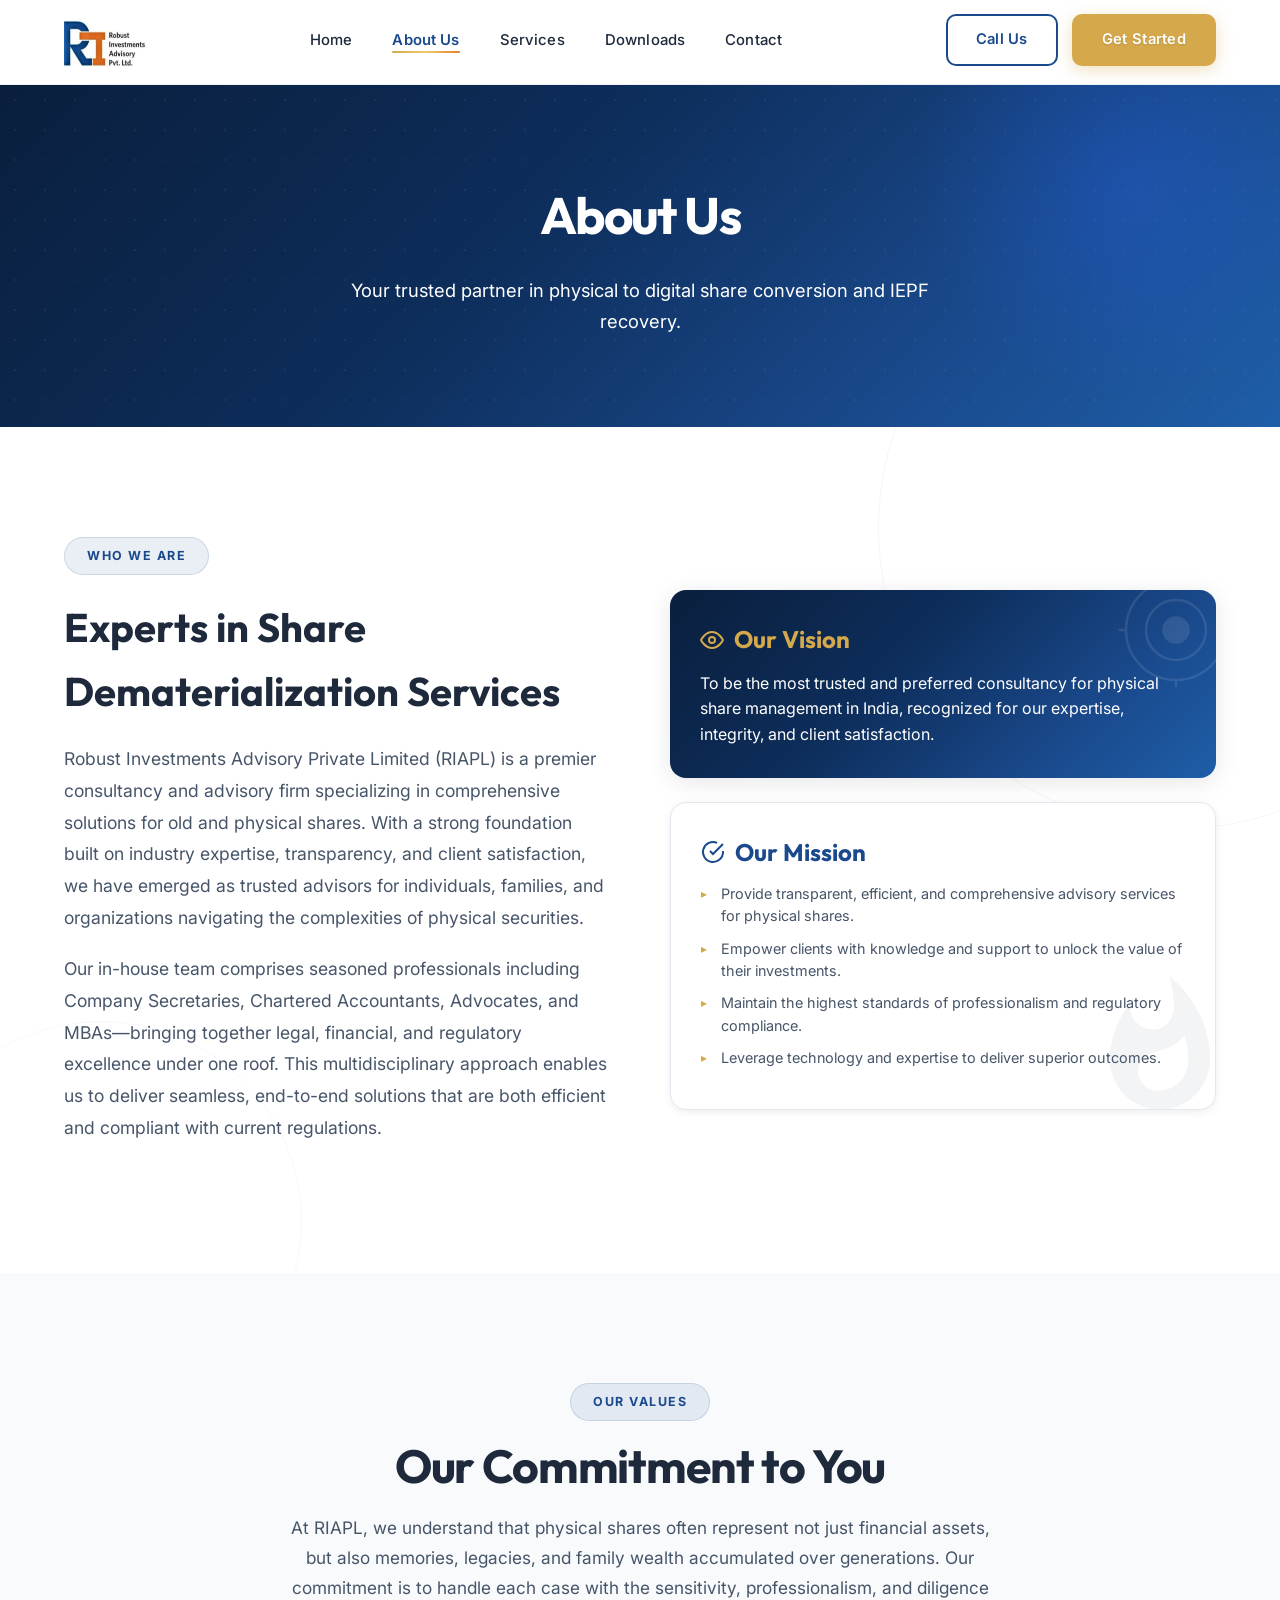
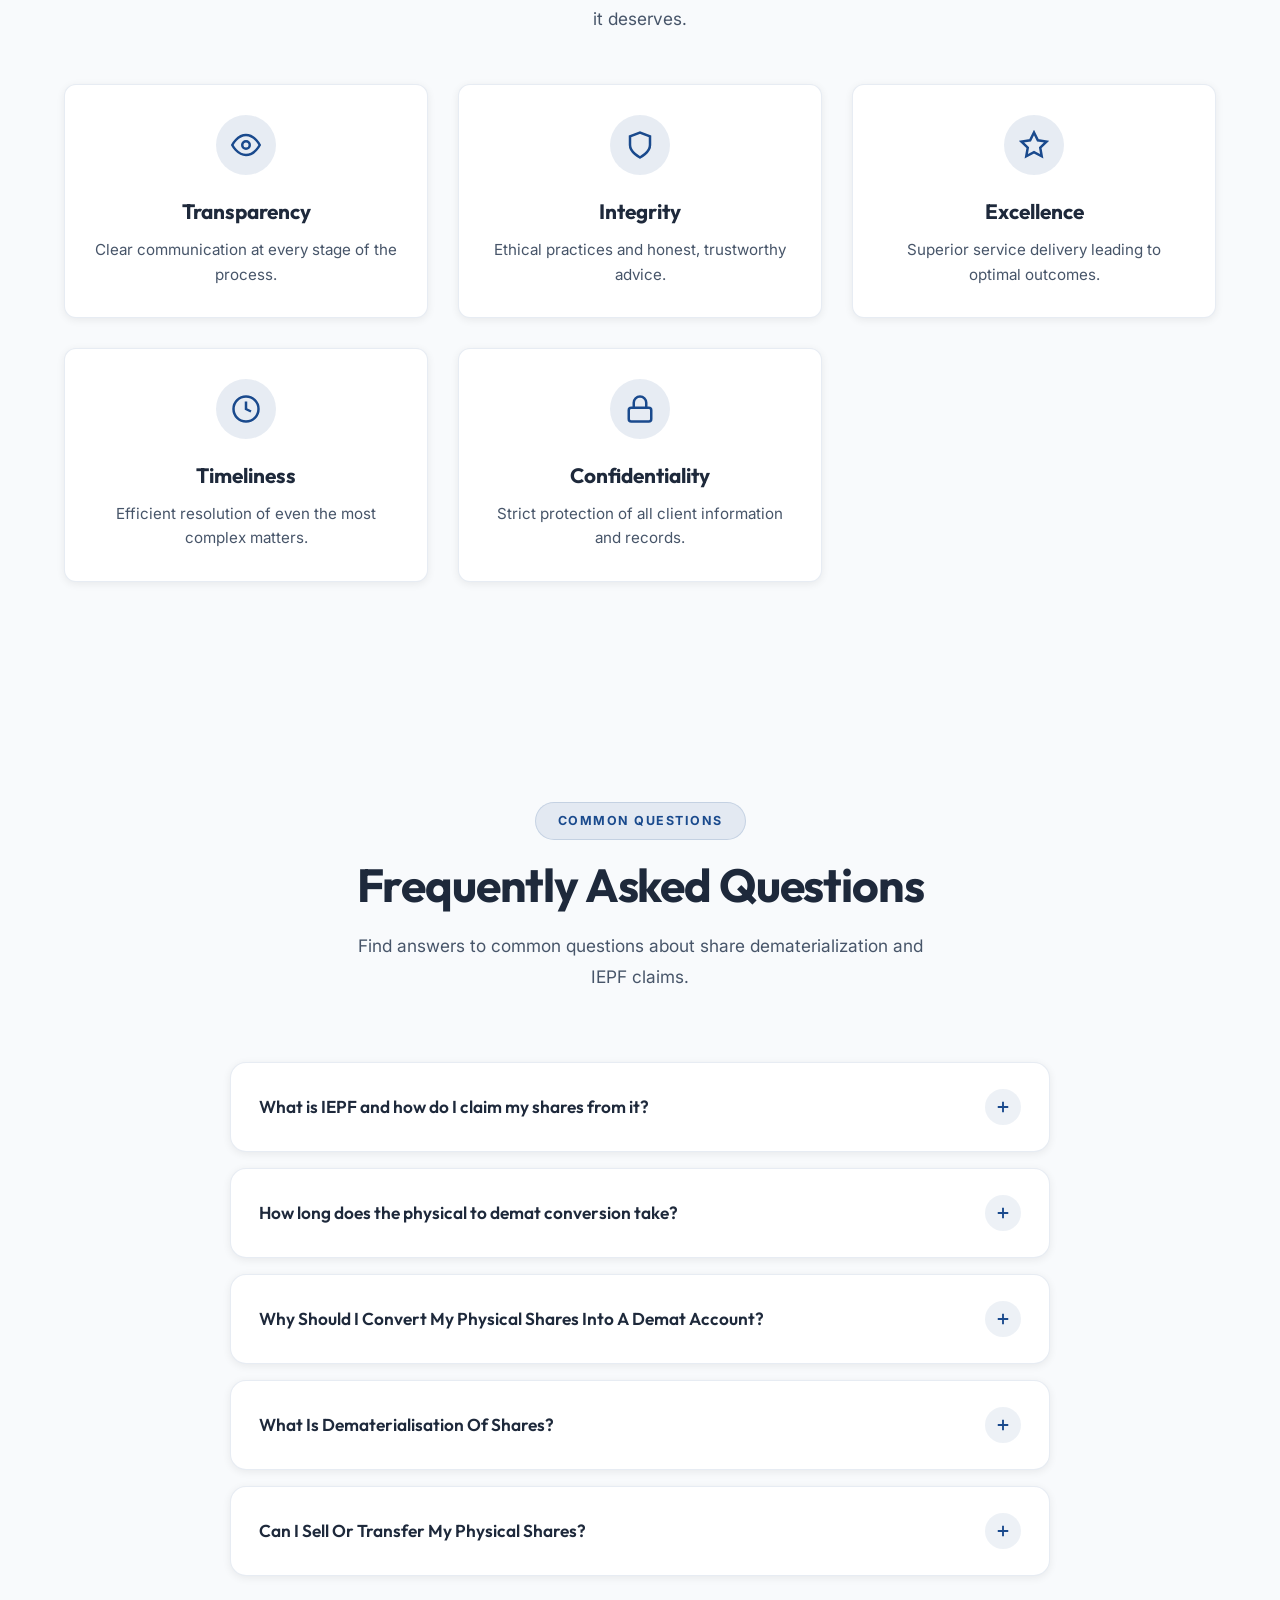
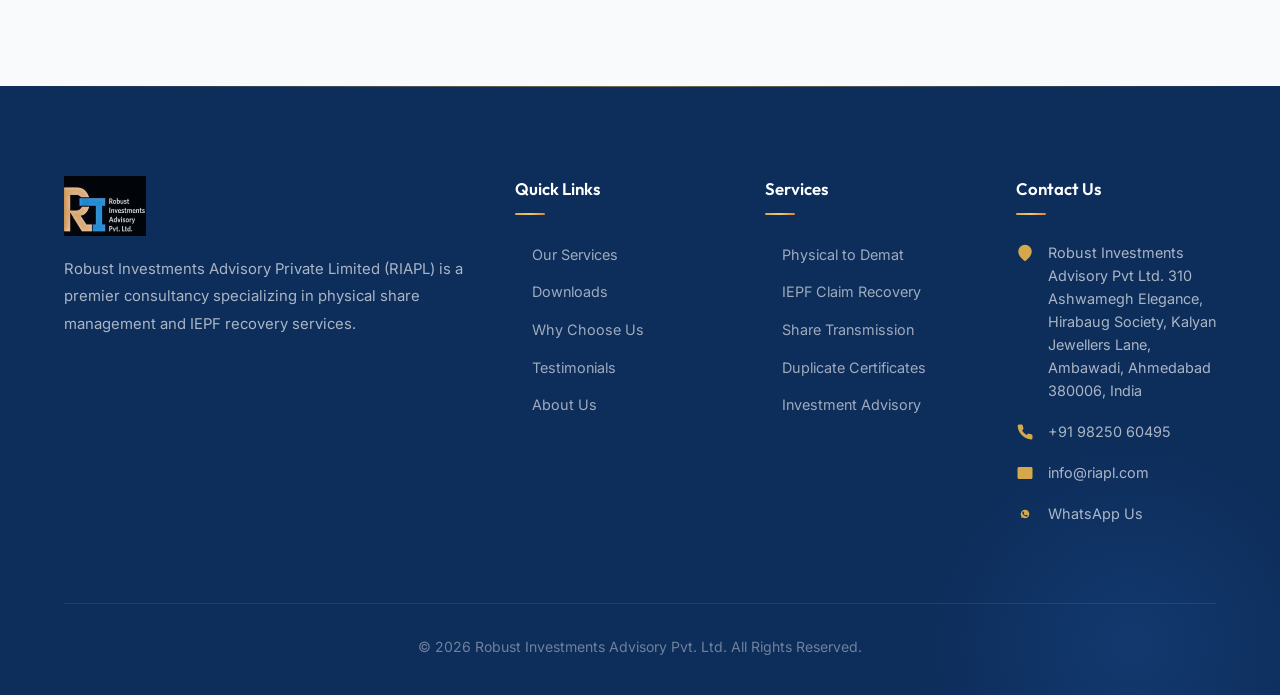
==== commit eba4c642: "Optimize responsiveness, integrate contact form with Google Apps Script, and add downloads page" ====
--- a/html/about.html
+++ b/html/about.html
@@ -21,6 +21,8 @@
 </head>
 
 <body>
+    <div class="page-transition"></div>
+
     <!-- Header -->
     <header id="header">
         <div class="container">
@@ -33,6 +35,7 @@
                     <li><a href="../index.html">Home</a></li>
                     <li><a href="about.html" class="active">About Us</a></li>
                     <li><a href="services.html">Services</a></li>
+                    <li><a href="downloads.html">Downloads</a></li>
                     <li><a href="contact.html">Contact</a></li>
                 </ul>
 
@@ -62,26 +65,24 @@
     <section class="services" style="background: var(--white);">
         <div class="container">
             <div class="hero-content">
-                <div style="flex: 1;">
+                <div class="about-text-content">
                     <span class="section-tag" style="margin-bottom: 20px;">Who We Are</span>
-                    <h2
-                        style="font-family: var(--font-heading); font-size: 2.5rem; color: var(--text-dark); margin-bottom: 20px;">
-                        Experts in Share Dematerialization Services</h2>
-                    <p style="color: var(--dark-gray); font-size: 1.1rem; line-height: 1.8; margin-bottom: 20px;">
+                    <h2 class="section-title-large">Experts in Share Dematerialization Services</h2>
+                    <p class="about-p-main">
                         Robust Investments Advisory Private Limited (RIAPL) is a premier consultancy and advisory firm
                         specializing in comprehensive solutions for old and physical shares. With a strong foundation
                         built on industry expertise, transparency, and client satisfaction, we have emerged as trusted
                         advisors for individuals, families, and organizations navigating the complexities of physical
                         securities.
                     </p>
-                    <p style="color: var(--dark-gray); font-size: 1.1rem; line-height: 1.8;">
+                    <p class="about-p-main">
                         Our in-house team comprises seasoned professionals including Company Secretaries, Chartered
                         Accountants, Advocates, and MBAs—bringing together legal, financial, and regulatory excellence
                         under one roof. This multidisciplinary approach enables us to deliver seamless, end-to-end
                         solutions that are both efficient and compliant with current regulations.
                     </p>
                 </div>
-                <div class="mission-vision-wrapper" style="flex: 1; display: flex; flex-direction: column; gap: 20px;">
+                <div class="mission-vision-wrapper">
                     <!-- Vision Card -->
                     <div
                         style="background: var(--hero-gradient); padding: 30px; border-radius: 16px; color: var(--white); box-shadow: var(--shadow-md); position: relative; overflow: hidden;">
@@ -269,11 +270,7 @@
                         </svg>
                     </button>
                     <div class="faq-answer">
-                        <p>IEPF stands for Investor Education and Protection Fund. If shares or dividends remain
-                            unclaimed
-                            for seven consecutive years, they are transferred to the IEPF. RIAPL specializes in the
-                            complex
-                            legal process of reclaiming these assets for the rightful owners.</p>
+                        <p>IEPF stands for Investor Education and Protection Fund. If shares or dividends remain unclaimed for seven consecutive years, they are transferred to the IEPF. RIAPL specializes in the complex legal process of reclaiming these assets for the rightful owners.</p>
                     </div>
                 </div>
 
@@ -285,40 +282,42 @@
                         </svg>
                     </button>
                     <div class="faq-answer">
-                        <p>The timeline varies depending on the company's Registrar and Transfer Agent (RTA) and the
-                            completeness of documentation. Typically, it takes anywhere from 4 to 8 weeks. Our team
-                            audits
-                            your documents upfront to minimize delays.</p>
-                    </div>
-                </div>
-
+                        <p>The timeline varies depending on the company's Registrar and Transfer Agent (RTA) and the completeness of documentation. Typically, it takes anywhere from 6 months to 2 years. Our team audits your documents upfront to minimize delays.</p>
+                    </div>
+                </div>
                 <div class="faq-item">
                     <button class="faq-question">
-                        <span>What documents are required for share transmission?</span>
+                        <span>Why Should I Convert My Physical Shares Into A Demat Account?</span>
                         <svg viewBox="0 0 24 24">
                             <path d="M12 5v14M5 12h14" />
                         </svg>
                     </button>
                     <div class="faq-answer">
-                        <p>Share transmission (in case of death) requires documents such as the original share
-                            certificates,
-                            notarized copy of the death certificate, succession certificate (or probate/will), and KYC
-                            documents of the legal heirs. We provide a tailored checklist for your specific case.</p>
+                        <p>SEBI has made it mandatory to hold shares in demat form for smooth trading, transfer, and security from loss or damage.</p>
                     </div>
                 </div>
 
                 <div class="faq-item">
                     <button class="faq-question">
-                        <span>Can you help with shares if I've lost the original certificate?</span>
+                        <span>What Is Dematerialisation Of Shares?</span>
                         <svg viewBox="0 0 24 24">
                             <path d="M12 5v14M5 12h14" />
                         </svg>
                     </button>
                     <div class="faq-answer">
-                        <p>Yes, we specialize in obtaining duplicate share certificates. The process involves filing an
-                            FIR,
-                            issuing a public advertisement, and coordinating with the RTA and the company to issue new
-                            certificates before they can be dematerialized.</p>
+                        <p>Dematerialisation is the process of converting physical share certificates into electronic form, which can be held in a demat account.</p>
+                    </div>
+                </div>
+
+                <div class="faq-item">
+                    <button class="faq-question">
+                        <span>Can I Sell Or Transfer My Physical Shares?</span>
+                        <svg viewBox="0 0 24 24">
+                            <path d="M12 5v14M5 12h14" />
+                        </svg>
+                    </button>
+                    <div class="faq-answer">
+                        <p>No, as per SEBI rules, you must first convert your physical shares into demat form to sell or transfer them.</p>
                     </div>
                 </div>
             </div>
@@ -339,7 +338,7 @@
                     <h4>Quick Links</h4>
                     <ul>
                         <li><a href="services.html">Our Services</a></li>
-                        <li><a href="services.html#process">How It Works</a></li>
+                        <li><a href="downloads.html">Downloads</a></li>
                         <li><a href="about.html">Why Choose Us</a></li>
                         <li><a href="../index.html#testimonials">Testimonials</a></li>
                         <li><a href="about.html">About Us</a></li>
@@ -382,9 +381,8 @@
                         <span><a href="mailto:info@riapl.com" style="color: inherit; text-decoration: none;">info@riapl.com</a></span>
                     </div>
                     <div class="contact-item">
-                        <svg viewBox="0 0 24 24">
-                            <path
-                                d="M17.472 14.382c-.297-.149-1.758-.867-2.03-.967-.273-.099-.471-.148-.67.15-.197.297-.767.966-.94 1.164-.173.199-.347.223-.644.075-.297-.15-1.255-.463-2.39-1.475-.883-.788-1.48-1.761-1.653-2.059-.173-.297-.018-.458.13-.606.134-.133.298-.347.446-.52.149-.174.198-.298.298-.497.099-.198.05-.371-.025-.52-.075-.149-.669-1.612-.916-2.207-.242-.579-.487-.5-.669-.51-.173-.008-.371-.01-.57-.01-.198 0-.52.074-.792.372-.272.297-1.04 1.016-1.04 2.479 0 1.462 1.065 2.875 1.213 3.074.149.198 2.096 3.2 5.077 4.487.709.306 1.262.489 1.694.625.712.227 1.36.195 1.871.118.571-.085 1.758-.719 2.006-1.413.248-.694.248-1.289.173-1.413-.074-.124-.272-.198-.57-.347m-5.421 7.403h-.004a9.87 9.87 0 01-5.031-1.378l-.361-.214-3.741.982.998-3.648-.235-.374a9.86 9.86 0 01-1.51-5.26c.001-5.45 4.436-9.884 9.888-9.884 2.64 0 5.122 1.03 6.988 2.898a9.825 9.825 0 012.893 6.994c-.003 5.45-4.437 9.884-9.885 9.884m8.413-18.297A11.815 11.815 0 0012.05 0C5.445 0 .01 5.437.01 12.045c0 2.112.553 4.177 1.535 5.814L0 23.327l5.421-1.547c1.558.832 3.32 1.272 5.109 1.272l.005.001c6.604 0 12.039-5.436 12.043-12.044a11.9 11.9 0 00-3.468-8.498" />
+                        <svg viewBox="0 0 24 24" fill="currentColor">
+                            <path d="M12.031 6.172c-3.181 0-5.767 2.586-5.768 5.766-.001 1.298.38 2.27 1.019 3.284l-.582 2.128 2.182-.573c.978.58 1.911.928 3.145.929 3.178 0 5.767-2.587 5.768-5.766 0-3.187-2.59-5.768-5.764-5.768zm3.393 8.243c-.144.405-.837.774-1.17.824-.299.045-.677.063-1.092-.069-.252-.08-.575-.187-.988-.365-1.739-.751-2.874-2.502-2.961-2.617-.087-.116-.708-.941-.708-1.797 0-.855.448-1.274.607-1.446.159-.171.347-.214.462-.214.116 0 .231.001.332.006.106.005.249-.04.39.298.145.347.491 1.2.535 1.287.043.087.072.188.014.304-.058.116-.087.188-.173.289-.087.101-.183.226-.26.303-.087.087-.177.183-.076.357.101.174.45 1.05.965 1.507.514.456 1.139.696 1.312.781.174.085.275.056.377-.043.101-.101.433-.506.549-.68.116-.174.231-.145.39-.087.159.058 1.012.477 1.185.564.174.087.29.13.332.202.043.072.043.405-.101.811z" />
                         </svg>
                         <span><a href="https://wa.me/919825060495" target="_blank" style="color: inherit; text-decoration: none;">WhatsApp Us</a></span>
                     </div>
--- a/css/styles.css
+++ b/css/styles.css
@@ -61,6 +61,13 @@
     line-height: 1.6;
     background: var(--white);
     overflow-x: hidden;
+    -webkit-font-smoothing: antialiased;
+}
+
+img, video {
+    max-width: 100%;
+    height: auto;
+    display: block;
 }
 
 /* ===== SCROLL PROGRESS BAR ===== */
@@ -83,13 +90,13 @@
     background: var(--primary-dark);
     z-index: 99990;
     transform: scaleY(1);
-    transform-origin: bottom;
+    transform-origin: top;
     animation: pageReveal 1.1s cubic-bezier(0.77, 0, 0.175, 1) forwards;
 }
 
 @keyframes pageReveal {
-    0% { transform: scaleY(1); transform-origin: top; }
-    100% { transform: scaleY(0); transform-origin: top; }
+    0% { transform: scaleY(1); }
+    100% { transform: scaleY(0); }
 }
 
 .container {
@@ -146,11 +153,6 @@
     display: block;
 }
 
-.logo:hover img {
-    transform: scale(1.04);
-    filter: drop-shadow(0 3px 10px rgba(26, 74, 141, 0.22));
-}
-
 .nav-links {
     display: flex;
     gap: 40px;
@@ -1274,20 +1276,33 @@
 
 .testimonials-grid {
     display: grid;
-    grid-template-columns: repeat(3, 1fr);
-    gap: 28px;
+    grid-template-columns: 1fr;
+    gap: 24px;
     position: relative;
     z-index: 1;
+}
+
+@media (min-width: 768px) {
+    .testimonials-grid {
+        grid-template-columns: repeat(2, 1fr);
+        gap: 28px;
+    }
 }
 
 .testimonial-card {
     background: var(--off-white);
     border-radius: 24px;
-    padding: 38px;
+    padding: 24px;
     position: relative;
     transition: all 0.4s cubic-bezier(0.4, 0, 0.2, 1);
     border: 1px solid rgba(226, 232, 240, 0.8);
     overflow: hidden;
+}
+
+@media (min-width: 768px) {
+    .testimonial-card {
+        padding: 38px;
+    }
 }
 
 .testimonial-card::before {
@@ -1361,12 +1376,34 @@
     100% { transform: scale(1); }
 }
 
+.testimonial-text {
+    display: -webkit-box;
+    -webkit-line-clamp: 4;
+    -webkit-box-orient: vertical;
+    overflow: hidden;
+    margin-bottom: 12px;
+}
+
 .testimonial-card blockquote {
     font-size: 0.97rem;
     color: var(--dark-gray);
     line-height: 1.8;
+    margin-bottom: 0;
+    font-style: italic;
+}
+
+.read-more-btn {
+    color: var(--primary-blue);
+    font-size: 0.88rem;
+    font-weight: 600;
+    cursor: pointer;
+    display: inline-block;
     margin-bottom: 24px;
-    font-style: italic;
+    transition: color 0.3s;
+}
+
+.read-more-btn:hover {
+    color: var(--accent-gold);
 }
 
 .testimonial-author {
@@ -1420,6 +1457,93 @@
 .author-info p {
     font-size: 0.83rem;
     color: var(--medium-gray);
+}
+
+/* ===== TESTIMONIAL MODAL ===== */
+.testimonial-modal {
+    position: fixed;
+    inset: 0;
+    background: rgba(10, 25, 47, 0.85);
+    backdrop-filter: blur(8px);
+    -webkit-backdrop-filter: blur(8px);
+    z-index: 9999;
+    display: flex;
+    align-items: center;
+    justify-content: center;
+    opacity: 0;
+    pointer-events: none;
+    transition: opacity 0.4s ease;
+    padding: 20px;
+}
+
+.testimonial-modal.active {
+    opacity: 1;
+    pointer-events: auto;
+}
+
+.modal-content {
+    background: var(--off-white);
+    padding: 30px 20px;
+    border-radius: 20px;
+    max-width: 650px;
+    width: 95%;
+    position: relative;
+    transform: translateY(30px) scale(0.95);
+    transition: transform 0.4s cubic-bezier(0.16, 1, 0.3, 1);
+    max-height: 90vh;
+    overflow-y: auto;
+    border: 1px solid rgba(226, 232, 240, 0.8);
+    box-shadow: 0 25px 50px rgba(0,0,0,0.15);
+}
+
+@media (min-width: 768px) {
+    .modal-content {
+        padding: 40px;
+        width: 100%;
+    }
+}
+
+.testimonial-modal.active .modal-content {
+    transform: translateY(0) scale(1);
+}
+
+.close-modal {
+    position: absolute;
+    top: 20px;
+    right: 20px;
+    cursor: pointer;
+    background: rgba(26, 74, 141, 0.08);
+    border: none;
+    width: 40px;
+    height: 40px;
+    border-radius: 50%;
+    display: flex;
+    align-items: center;
+    justify-content: center;
+    transition: all 0.3s;
+}
+
+.close-modal:hover {
+    background: var(--primary-blue);
+}
+
+.close-modal svg {
+    width: 20px;
+    height: 20px;
+    stroke: var(--primary-blue);
+    transition: stroke 0.3s;
+}
+
+.close-modal:hover svg {
+    stroke: var(--white);
+}
+
+.modal-quote-text {
+    font-size: 1.05rem;
+    color: var(--text-dark);
+    line-height: 1.8;
+    margin-top: 20px;
+    font-style: italic;
 }
 
 /* ===== FOOTER ===== */
@@ -2219,14 +2343,18 @@
     .hero-stats { display: flex; gap: 40px; margin-top: 20px; }
     .services-grid { grid-template-columns: repeat(2, 1fr); }
     .features-grid { grid-template-columns: 1fr; }
-    .testimonials-grid { grid-template-columns: repeat(2, 1fr); }
     .footer-content { grid-template-columns: 1fr 1fr; }
 }
 
 @media (max-width: 768px) {
     .hero-text h1 { font-size: 2.2rem; }
     .section-header h2 { font-size: 2.1rem; }
-    .services-grid, .testimonials-grid { grid-template-columns: 1fr; }
+    .services-grid { grid-template-columns: 1fr; }
+    
+    .testimonials-grid { 
+        grid-template-columns: 1fr;
+    }
+    .testimonials .container { height: auto; padding: 60px 0; }
 
     .process-steps {
         flex-direction: column;
@@ -2248,8 +2376,9 @@
     .footer-column h4::after { left: 50%; transform: translateX(-50%); }
     .hero-stats { display: flex; gap: 30px; margin-top: 20px; }
     .contact-grid { grid-template-columns: 1fr; gap: 40px; }
-    .page-header { padding: 130px 0 70px; }
-    .page-header h1 { font-size: 2.3rem; }
+    .page-header { padding: 100px 0 50px; }
+    .page-header h1 { font-size: 2rem; }
+    .page-header p { font-size: 1rem; }
 }
 
 @media (max-width: 480px) {
@@ -2287,4 +2416,178 @@
 @keyframes skeleton {
     0% { background-position: -200% 0; }
     100% { background-position: 200% 0; }
+}
+
+/* ===== DOWNLOADS PAGE STYLES ===== */
+.downloads-grid {
+    display: grid;
+    grid-template-columns: 1fr;
+    gap: 1.5rem;
+    margin-top: 2rem;
+}
+
+@media (min-width: 640px) {
+    .downloads-grid {
+        grid-template-columns: repeat(2, 1fr);
+    }
+}
+
+@media (min-width: 1024px) {
+    .downloads-grid {
+        grid-template-columns: repeat(auto-fit, minmax(300px, 1fr));
+        gap: 2rem;
+    }
+}
+
+.download-card {
+    background: white;
+    border-radius: 12px;
+    padding: 1.5rem;
+    box-shadow: var(--shadow-sm);
+    transition: transform 0.3s ease, box-shadow 0.3s ease, border-color 0.3s ease;
+    display: flex;
+    flex-direction: column;
+    border: 1px solid var(--light-gray);
+}
+
+@media (min-width: 768px) {
+    .download-card {
+        padding: 2rem;
+    }
+}
+
+.download-card:hover {
+    transform: translateY(-5px);
+    box-shadow: var(--shadow-md);
+    border-color: var(--primary-blue);
+}
+
+.download-icon {
+    width: 48px;
+    height: 48px;
+    background: rgba(26, 74, 141, 0.05);
+    border-radius: 12px;
+    display: flex;
+    align-items: center;
+    justify-content: center;
+    margin-bottom: 1.5rem;
+    color: var(--primary-blue);
+}
+
+.download-icon svg {
+    width: 24px;
+    height: 24px;
+    stroke: currentColor;
+    fill: none;
+    stroke-width: 2;
+    stroke-linecap: round;
+    stroke-linejoin: round;
+}
+
+.download-card h3 {
+    font-size: 1.15rem;
+    margin-bottom: 1.5rem !important;
+    color: var(--text-dark);
+    flex-grow: 1;
+}
+
+.download-btn {
+    display: inline-flex;
+    align-items: center;
+    justify-content: center;
+    padding: 0.75rem 1.5rem;
+    background-color: var(--primary-blue);
+    color: white;
+    border-radius: 8px;
+    text-decoration: none;
+    font-weight: 600;
+    transition: background-color 0.3s ease;
+    gap: 0.5rem;
+    width: 100%;
+}
+
+.download-btn:hover {
+    background-color: var(--primary-dark);
+    color: white;
+}
+
+.download-btn svg {
+    width: 18px;
+    height: 18px;
+    stroke: currentColor;
+    fill: none;
+    stroke-width: 2;
+    stroke-linecap: round;
+    stroke-linejoin: round;
+}
+
+/* ===== ABOUT PAGE SPECIFIC ===== */
+.about-image-wrapper {
+    position: relative;
+    border-radius: 24px;
+    overflow: hidden;
+    box-shadow: var(--shadow-lg);
+}
+
+.mission-vision-wrapper {
+    display: flex;
+    flex-direction: column;
+    gap: 24px;
+}
+
+.about-text-content {
+    margin-bottom: 40px;
+}
+
+@media (min-width: 1024px) {
+    .about-text-content {
+        margin-bottom: 0;
+    }
+}
+
+/* Global Responsive Tweaks */
+@media (max-width: 768px) {
+    :root {
+        --section-padding: 70px 0;
+    }
+    
+    .container {
+        padding: 0 20px;
+    }
+}
+
+@media (max-width: 480px) {
+    .hero-buttons {
+        flex-direction: column;
+        width: 100%;
+    }
+    
+    .hero-buttons .btn {
+        width: 100%;
+        justify-content: center;
+    }
+}
+
+.section-title-large {
+    font-family: var(--font-heading);
+    font-size: 2.5rem;
+    color: var(--text-dark);
+    margin-bottom: 20px;
+}
+
+.about-p-main {
+    color: var(--dark-gray);
+    font-size: 1.1rem;
+    line-height: 1.8;
+    margin-bottom: 20px;
+}
+
+@media (max-width: 768px) {
+    .section-title-large {
+        font-size: 1.85rem;
+    }
+    
+    .about-p-main {
+        font-size: 1rem;
+    }
 }
